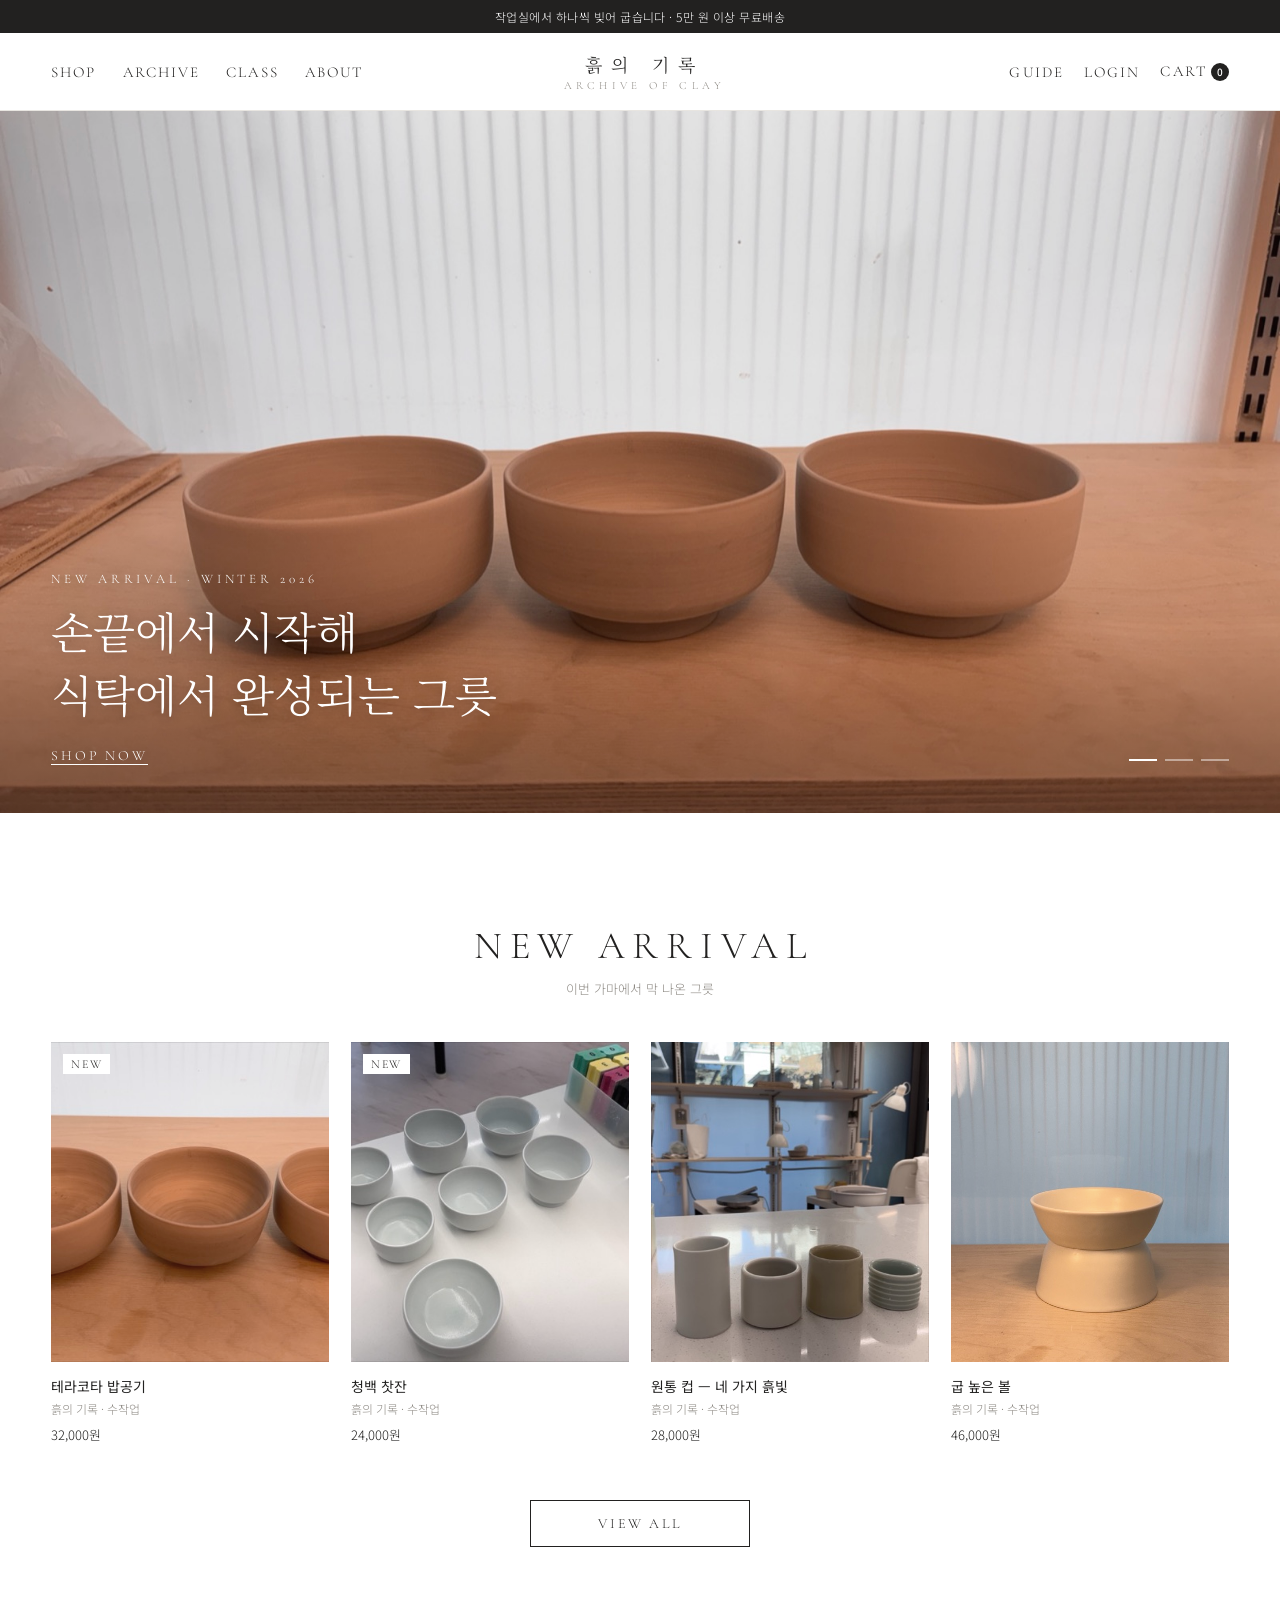
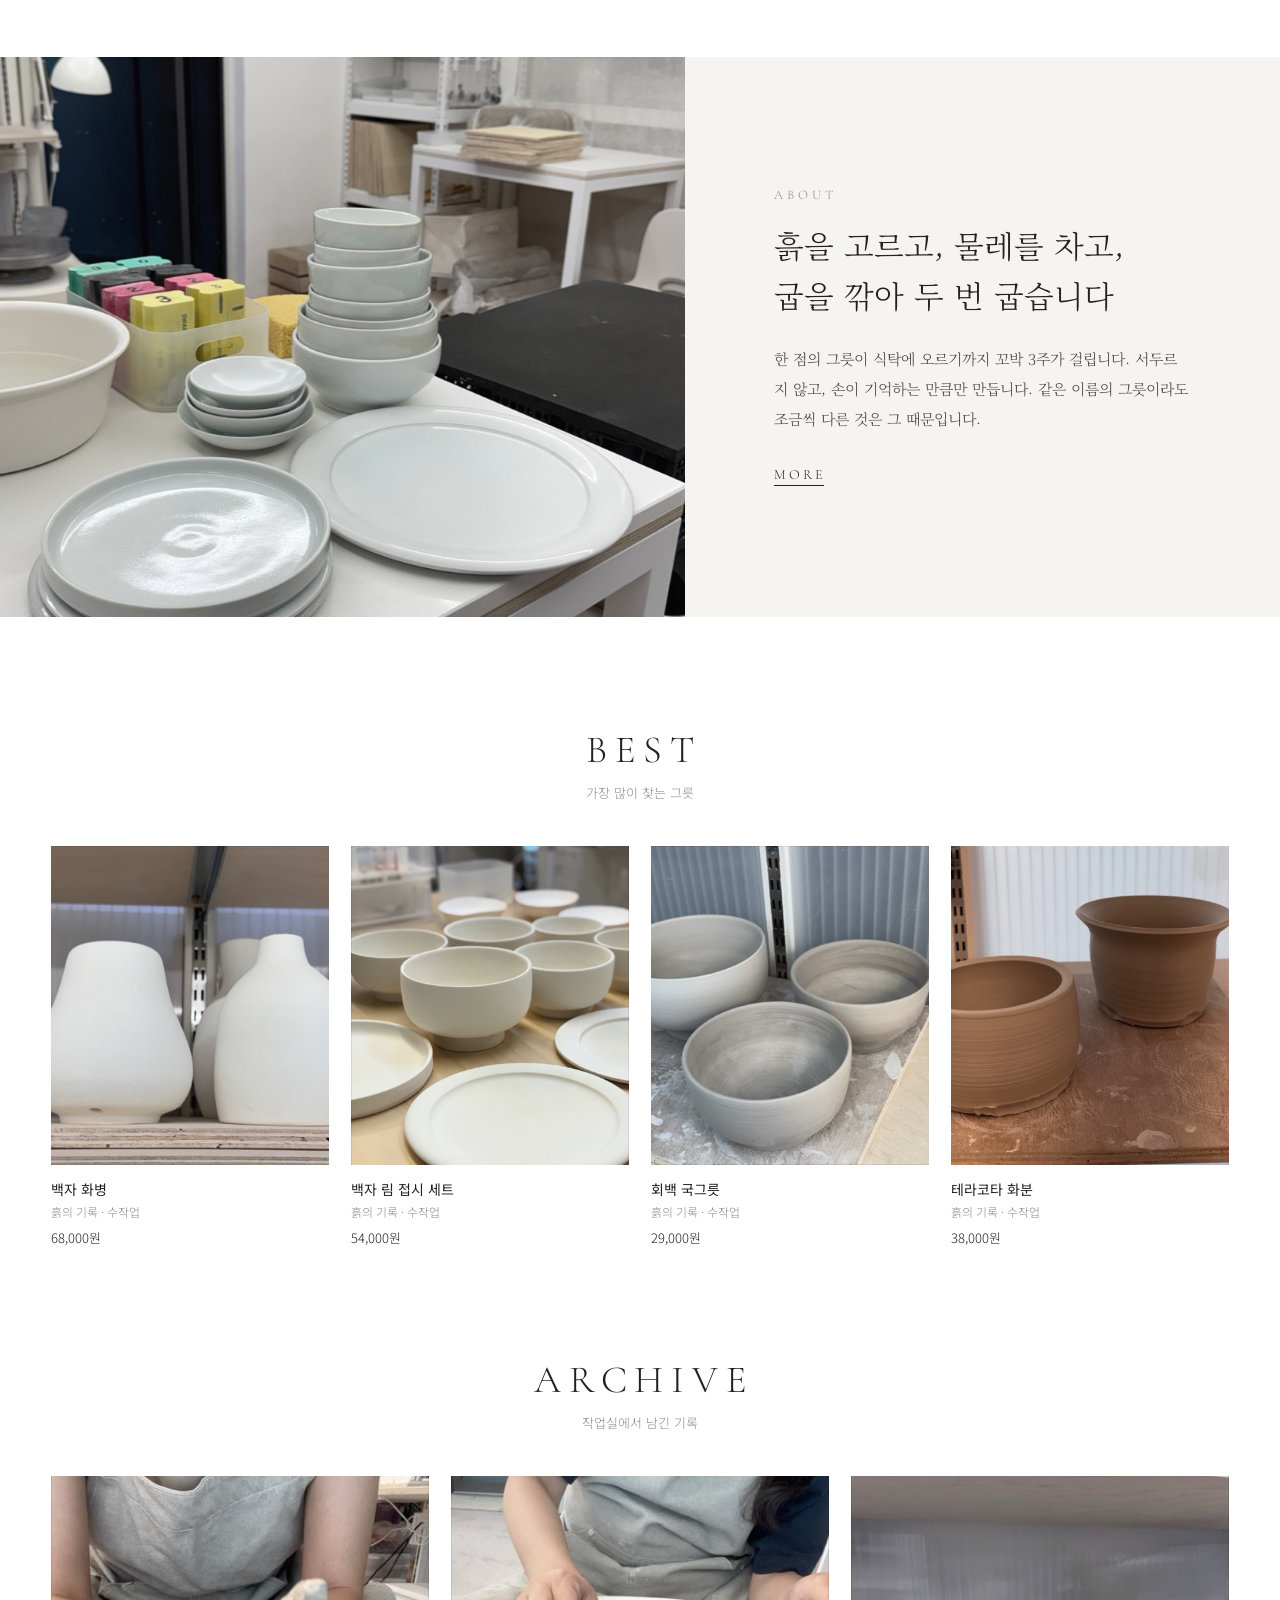
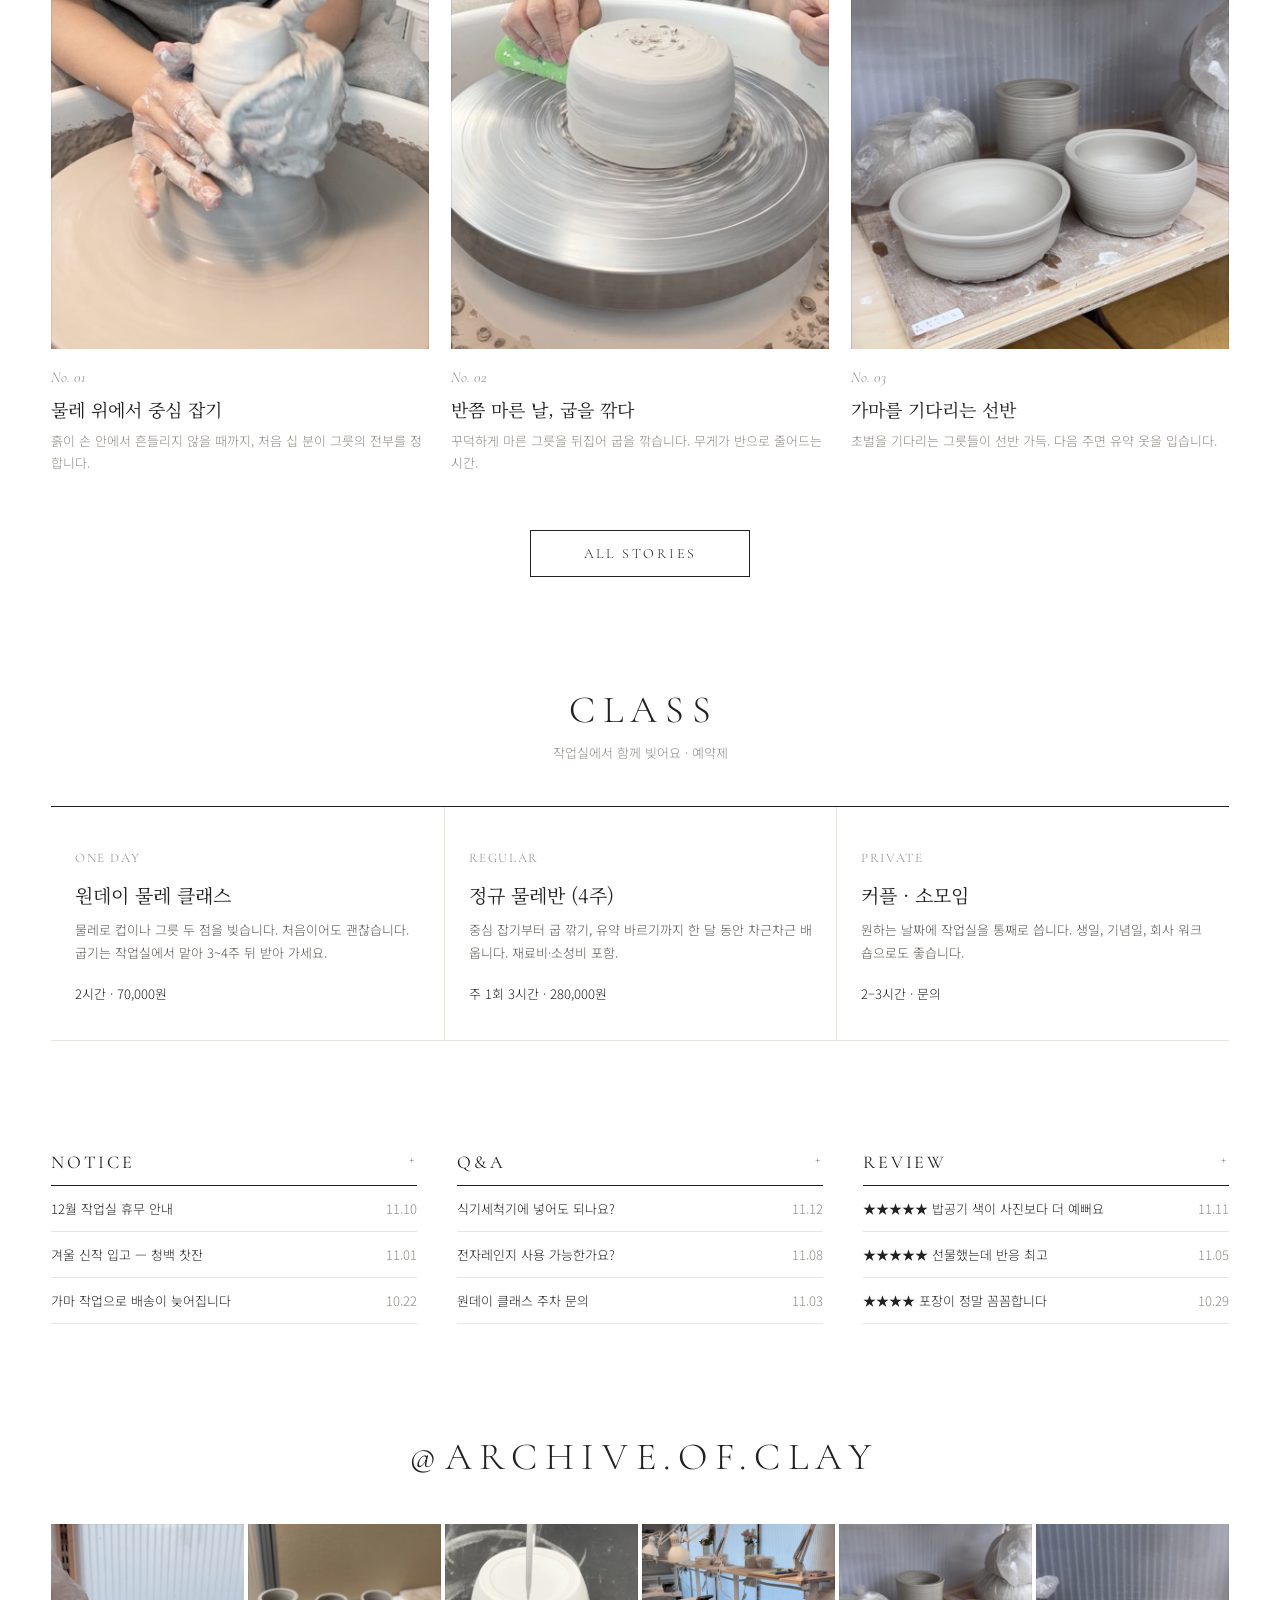
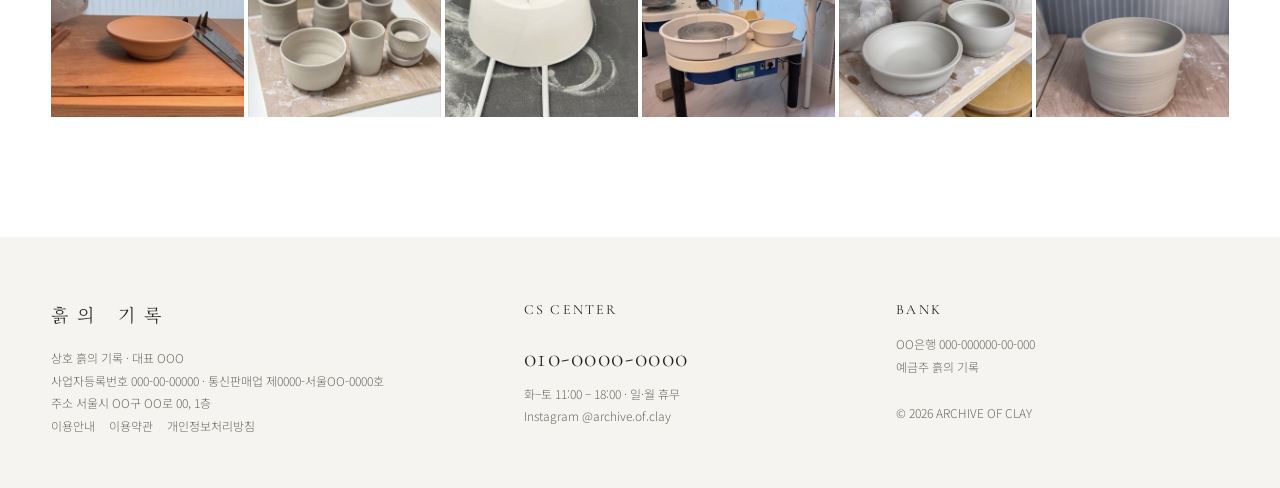
==== index.html @ 35ec9682 "흙의 기록 홈페이지 첫 배포 Co-Authored-By: Claude Opus 5.5 <noreply@anthropic.com>" ====
<!doctype html>
<html lang="ko">
<head>
<meta charset="utf-8">
<meta name="viewport" content="width=device-width, initial-scale=1">
<link rel="preconnect" href="https://fonts.googleapis.com">
<link rel="preconnect" href="https://fonts.gstatic.com" crossorigin>
<link href="https://fonts.googleapis.com/css2?family=Noto+Serif+KR:wght@300;400&family=Noto+Sans+KR:wght@300;400;500&family=Cormorant+Garamond:ital,wght@0,300;0,400;1,300&display=swap" rel="stylesheet">
<link rel="stylesheet" href="assets/style.css">
<title>흙의 기록 — 손으로 빚은 그릇</title>
<meta name="description" content="작업실에서 하나씩 빚어 굽는 그릇과 물레 클래스, 흙의 기록">
</head>
<body data-page="home">
<main>
  <div class="hero" id="hero">
    <figure class="on"><img src="img/l/0666.jpg" alt="테라코타 밥공기 세 점" style="object-position:50% 60%"></figure>
    <figure><img src="img/l/7756.jpg" alt="청백 찻잔"></figure>
    <figure><img src="img/l/0159.jpg" alt="백자 화병" style="object-position:50% 40%"></figure>
    <div class="cap">
      <p id="heroSub">NEW ARRIVAL · WINTER 2026</p>
      <h1 id="heroTxt">손끝에서 시작해<br>식탁에서 완성되는 그릇</h1>
      <a id="heroLink" href="product.html?id=terracotta-rice-bowl">SHOP NOW</a>
    </div>
    <div class="dots" id="dots"><button aria-label="1"></button><button aria-label="2"></button><button aria-label="3"></button></div>
  </div>

  <section>
    <div class="sec-hd reveal"><h2>NEW ARRIVAL</h2><p>이번 가마에서 막 나온 그릇</p></div>
    <div class="grid" id="newGrid"></div>
    <a class="more" href="shop.html">VIEW ALL</a>
  </section>

  <section class="band reveal">
    <div class="ph"><img src="img/l/1725.jpg" alt="작업실 선반" loading="lazy"></div>
    <div class="txt">
      <p class="en">ABOUT</p>
      <h2>흙을 고르고, 물레를 차고,<br>굽을 깎아 두 번 굽습니다</h2>
      <p class="body">한 점의 그릇이 식탁에 오르기까지 꼬박 3주가 걸립니다. 서두르지 않고, 손이 기억하는 만큼만 만듭니다. 같은 이름의 그릇이라도 조금씩 다른 것은 그 때문입니다.</p>
      <a class="link" href="about.html">MORE</a>
    </div>
  </section>

  <section>
    <div class="sec-hd reveal"><h2>BEST</h2><p>가장 많이 찾는 그릇</p></div>
    <div class="grid" id="bestGrid"></div>
  </section>

  <section>
    <div class="sec-hd reveal"><h2>ARCHIVE</h2><p>작업실에서 남긴 기록</p></div>
    <div class="journal row" id="jGrid"></div>
    <a class="more" href="archive.html">ALL STORIES</a>
  </section>

  <section>
    <div class="sec-hd reveal"><h2>CLASS</h2><p>작업실에서 함께 빚어요 · 예약제</p></div>
    <div class="klass-home reveal" id="kGrid"></div>
  </section>

  <section>
    <div class="guide reveal" id="guide"></div>
  </section>

  <section>
    <div class="sec-hd reveal"><h2>@ARCHIVE.OF.CLAY</h2></div>
    <div class="insta" id="insta"></div>
  </section>
</main>

<script src="assets/data.js"></script>
<script src="assets/common.js"></script>
<script>
const byId = ids => ids.map(findP);
document.getElementById('newGrid').innerHTML = PRODUCTS.filter(p => p.tag === 'NEW').concat(byId(['cylinder-cup', 'pedestal-bowl'])).map(card).join('');
document.getElementById('bestGrid').innerHTML = byId(['white-vase', 'rim-plate-set', 'gray-soup-bowl', 'terracotta-pot']).map(card).join('');
document.getElementById('jGrid').innerHTML = JOURNAL.slice(0, 3).map(j => `<a class="reveal" href="journal.html?id=${j.id}"><div class="ph"><img src="${S(j.cover)}" alt="" loading="lazy"></div><p class="no">No. ${j.id}</p><h3>${j.title}</h3><p>${j.excerpt}</p></a>`).join('');
document.getElementById('kGrid').innerHTML = CLASSES.map(k => `<a href="class.html#${k.id}"><p class="en">${k.en}</p><h3>${k.name}</h3><p>${k.desc}</p><p class="fee">${k.time} · ${k.fee}</p></a>`).join('');
const li = (k, rows, f) => `<div><h3>${k} <a href="guide.html?b=${k === 'Q&amp;A' ? 'qna' : k.toLowerCase()}">+</a></h3><ul>${rows.slice(0, 3).map(f).join('')}</ul></div>`;
document.getElementById('guide').innerHTML =
  li('NOTICE', BOARD.notice.filter(n => !n.pin), n => `<li><a href="guide.html?b=notice">${n.t}</a><span>${n.d.slice(5)}</span></li>`) +
  li('Q&amp;A', BOARD.qna, n => `<li><a href="guide.html?b=qna">${n.t}</a><span>${n.d.slice(5)}</span></li>`) +
  li('REVIEW', BOARD.review, n => `<li><a href="guide.html?b=review">${'★'.repeat(n.s)} ${n.t}</a><span>${n.d.slice(5)}</span></li>`);
document.getElementById('insta').innerHTML = ['0543', '2101', '8276', '4764', '5319', '6218'].map(i => `<a href="https://instagram.com/${SITE.insta}" target="_blank" rel="noopener"><img src="${S(i)}" alt="" loading="lazy"></a>`).join('');

// 표지 슬라이드
const slides = [
  ['NEW ARRIVAL · WINTER 2026', '손끝에서 시작해<br>식탁에서 완성되는 그릇', 'terracotta-rice-bowl'],
  ['NEW · PALE CELADON', '겨울 신작,<br>청백 찻잔이 나왔습니다', 'celadon-teacup'],
  ['BEST · VASE', '빈 자리에 놓아도<br>충분한 화병', 'white-vase'],
];
const figs = document.querySelectorAll('#hero figure'), dots = document.querySelectorAll('#dots button');
let cur = 0, timer;
const go = i => {
  cur = i;
  figs.forEach((f, k) => f.classList.toggle('on', k === i));
  dots.forEach((d, k) => d.classList.toggle('on', k === i));
  heroSub.textContent = slides[i][0]; heroTxt.innerHTML = slides[i][1]; heroLink.href = 'product.html?id=' + slides[i][2];
};
const run = () => { clearInterval(timer); timer = setInterval(() => go((cur + 1) % figs.length), 5500); };
dots.forEach((d, k) => d.onclick = () => { go(k); run(); });
go(0); run();
</script>
</body>
</html>
---- assets/style.css ----
:root {
  --bg: #FFFFFF; --soft: #F6F4F0; --ink: #222120; --muted: #8E8A84; --line: #E8E5E0;
  --serif: "Noto Serif KR", serif;
  --latin: "Cormorant Garamond", "Noto Serif KR", serif;
  --sans: "Noto Sans KR", sans-serif;
  --pad: clamp(16px, 4vw, 60px);
  --tone: saturate(.8) contrast(.97) brightness(1.03);
}
* { box-sizing: border-box; margin: 0; padding: 0; }
html { scroll-behavior: smooth; }
body { background: var(--bg); color: var(--ink); font-family: var(--sans); font-weight: 300; font-size: 14px; -webkit-font-smoothing: antialiased; overflow-x: hidden; }
a { color: inherit; text-decoration: none; }
button { font: inherit; color: inherit; background: none; border: 0; cursor: pointer; }
img { display: block; width: 100%; height: 100%; object-fit: cover; filter: var(--tone); }
.en { font-family: var(--latin); letter-spacing: .12em; }
main { min-height: 60vh; }

/* 상단 */
.top-notice { background: var(--ink); color: #fff; text-align: center; font-size: 12px; padding: 8px 16px; letter-spacing: .04em; }
header { position: sticky; top: 0; z-index: 40; background: rgba(255,255,255,.96); backdrop-filter: blur(6px); border-bottom: 1px solid var(--line); }
.hd { display: grid; grid-template-columns: 1fr auto 1fr; align-items: center; padding: 18px var(--pad); }
.hd nav { display: flex; gap: 26px; }
.hd nav a, .util a { font-family: var(--latin); font-size: 15px; letter-spacing: .14em; }
.hd nav a.on { border-bottom: 1px solid; }
.logo { text-align: center; font-family: var(--serif); font-size: 18px; letter-spacing: .5em; padding-left: .5em; }
.logo small { display: block; font-family: var(--latin); font-size: 11px; letter-spacing: .4em; color: var(--muted); margin-top: 2px; }
.util { display: flex; justify-content: flex-end; gap: 20px; align-items: center; }
.cart-n { display: inline-grid; place-items: center; min-width: 18px; height: 18px; border-radius: 9px; background: var(--ink); color: #fff; font: 500 10px var(--sans); margin-left: 4px; letter-spacing: 0; transition: transform .2s; }
.cart-n.bump { transform: scale(1.35); }
.menu-btn { display: none; font-size: 22px; line-height: 1; }

/* 모바일 메뉴 */
.drawer { position: fixed; inset: 0; z-index: 80; pointer-events: none; }
.drawer::before { content: ""; position: absolute; inset: 0; background: rgba(0,0,0,.3); opacity: 0; transition: opacity .3s; }
.drawer .panel { position: absolute; top: 0; bottom: 0; left: 0; width: min(82vw, 340px); background: #fff; padding: 28px 28px; transform: translateX(-100%); transition: transform .35s; display: flex; flex-direction: column; gap: 4px; }
.drawer.open { pointer-events: auto; }
.drawer.open::before { opacity: 1; }
.drawer.open .panel { transform: none; }
.drawer .close { align-self: flex-end; font-size: 26px; margin-bottom: 20px; }
.drawer .panel a { font-family: var(--latin); font-size: 22px; letter-spacing: .14em; padding: 10px 0; border-bottom: 1px solid var(--line); }
.drawer .panel a small { font-family: var(--sans); font-size: 12px; color: var(--muted); letter-spacing: 0; margin-left: 8px; }

/* 페이지 머리 */
.page-hd { text-align: center; padding: 80px var(--pad) 48px; }
.page-hd h1 { font-family: var(--latin); font-weight: 300; font-size: clamp(34px, 4vw, 52px); letter-spacing: .2em; padding-left: .2em; }
.page-hd p { margin-top: 10px; color: var(--muted); font-size: 13px; }
.crumb { font-size: 12px; color: var(--muted); padding: 22px var(--pad) 0; }
.crumb a:hover { color: var(--ink); }

/* 공통 섹션 머리 */
section { padding: 110px var(--pad) 0; }
.sec-hd { text-align: center; margin-bottom: 44px; }
.sec-hd h2 { font-family: var(--latin); font-weight: 300; font-size: clamp(30px, 3vw, 40px); letter-spacing: .2em; padding-left: .2em; }
.sec-hd p { margin-top: 10px; color: var(--muted); font-size: 13px; }
.more { display: block; width: 220px; margin: 56px auto 0; padding: 14px; border: 1px solid var(--ink); text-align: center; font-family: var(--latin); letter-spacing: .2em; transition: background .3s, color .3s; }
.more:hover { background: var(--ink); color: #fff; }

/* 표지 슬라이드 */
.hero { position: relative; height: min(78svh, 760px); overflow: hidden; background: var(--soft); }
.hero figure { position: absolute; inset: 0; opacity: 0; transition: opacity 1.4s ease; }
.hero figure.on { opacity: 1; }
.hero figure img { transform: scale(1.04); transition: transform 7s ease; }
.hero figure.on img { transform: scale(1); }
.hero .cap { position: absolute; left: var(--pad); right: var(--pad); bottom: 48px; color: #fff; z-index: 2; text-shadow: 0 1px 12px rgba(0,0,0,.25); }
.hero .cap p:first-child { font-family: var(--latin); font-size: 13px; letter-spacing: .3em; }
.hero .cap h1 { font-family: var(--serif); font-weight: 300; font-size: clamp(26px, 3.4vw, 44px); line-height: 1.45; margin-top: 12px; }
.hero .cap a { display: inline-block; margin-top: 22px; font-family: var(--latin); letter-spacing: .2em; border-bottom: 1px solid; }
.hero::after { content: ""; position: absolute; inset: 0; background: linear-gradient(to top, rgba(0,0,0,.34), rgba(0,0,0,0) 50%); pointer-events: none; }
.dots { position: absolute; right: var(--pad); bottom: 52px; z-index: 2; display: flex; gap: 8px; }
.dots button { width: 28px; height: 2px; background: rgba(255,255,255,.45); }
.dots button.on { background: #fff; }

/* 상품 목록 */
.tabs { display: flex; justify-content: center; flex-wrap: wrap; gap: 6px 28px; margin-bottom: 24px; }
.tabs a { font-family: var(--latin); font-size: 15px; letter-spacing: .14em; color: var(--muted); padding: 4px 0; border-bottom: 1px solid transparent; }
.tabs a span { font-family: var(--sans); font-size: 11px; letter-spacing: 0; margin-left: 4px; }
.tabs a.on { color: var(--ink); border-color: var(--ink); }
.list-bar { display: flex; justify-content: space-between; align-items: center; padding: 14px 0; margin-bottom: 32px; border-bottom: 1px solid var(--line); font-size: 12px; color: var(--muted); }
.list-bar select { font: inherit; border: 0; background: none; color: var(--ink); cursor: pointer; }
.grid { display: grid; grid-template-columns: repeat(4, 1fr); gap: 44px 22px; }
.item { display: block; }
.item .ph { position: relative; aspect-ratio: 1 / 1.15; overflow: hidden; background: var(--soft); }
.item .ph img { transition: transform .8s ease, opacity .5s; }
.item .ph img + img { position: absolute; inset: 0; opacity: 0; }
.item:hover .ph img { transform: scale(1.04); }
.item:hover .ph img + img { opacity: 1; }
.tag { position: absolute; top: 12px; left: 12px; z-index: 2; font-family: var(--latin); font-size: 12px; letter-spacing: .14em; background: #fff; padding: 3px 8px; }
.tag.sold { background: var(--ink); color: #fff; }
.item h3 { font-weight: 400; font-size: 14px; margin-top: 14px; }
.item .maker { font-size: 12px; color: var(--muted); margin-top: 4px; }
.item .price { font-size: 13px; margin-top: 8px; }
.item .price s { color: var(--muted); margin-right: 6px; }

/* 상품 상세 */
.pd { display: grid; grid-template-columns: 1.25fr 1fr; gap: clamp(28px, 5vw, 80px); padding: 28px var(--pad) 0; align-items: start; }
.pd-gallery { display: grid; grid-template-columns: 72px 1fr; gap: 14px; }
.pd-thumbs { display: flex; flex-direction: column; gap: 10px; }
.pd-thumbs button { aspect-ratio: 1 / 1.15; overflow: hidden; opacity: .45; transition: opacity .2s; }
.pd-thumbs button.on, .pd-thumbs button:hover { opacity: 1; }
.pd-main { position: relative; aspect-ratio: 1 / 1.15; overflow: hidden; background: var(--soft); }
.pd-info { position: sticky; top: 110px; }
.pd-info .cat { font-family: var(--latin); letter-spacing: .2em; color: var(--muted); font-size: 13px; }
.pd-info h1 { font-family: var(--serif); font-weight: 400; font-size: clamp(22px, 2.2vw, 28px); margin-top: 10px; }
.pd-info .en-name { font-family: var(--latin); font-style: italic; color: var(--muted); font-size: 16px; margin-top: 4px; }
.pd-info .price { font-size: 18px; margin-top: 20px; }
.pd-info .lead { font-family: var(--serif); font-size: 15px; line-height: 1.95; color: #4a4744; margin-top: 24px; }
.spec { margin-top: 28px; border-top: 1px solid var(--ink); }
.spec div { display: grid; grid-template-columns: 90px 1fr; padding: 12px 0; border-bottom: 1px solid var(--line); font-size: 13px; }
.spec dt { color: var(--muted); }
.opt { margin-top: 24px; }
.opt label { display: block; font-size: 12px; color: var(--muted); margin-bottom: 8px; }
.opt select { width: 100%; padding: 12px; border: 1px solid var(--line); font: inherit; background: #fff; }
.qty-row { display: flex; justify-content: space-between; align-items: center; margin-top: 18px; padding: 16px 0; border-top: 1px solid var(--line); border-bottom: 1px solid var(--line); }
.qty { display: flex; border: 1px solid var(--line); }
.qty button { width: 34px; height: 34px; }
.qty span { width: 40px; display: grid; place-items: center; font-size: 13px; }
.total { font-size: 13px; }
.total b { font-size: 18px; font-weight: 400; margin-left: 8px; }
.btns { display: grid; grid-template-columns: 1fr 1fr; gap: 8px; margin-top: 20px; }
.btn { display: block; padding: 16px; text-align: center; border: 1px solid var(--ink); font-size: 13px; letter-spacing: .06em; transition: background .3s, color .3s; }
.btn.dark { background: var(--ink); color: #fff; }
.btn:hover { background: #fff; color: var(--ink); }
.btn.dark:hover { background: #444; color: #fff; }
.btn[disabled] { opacity: .35; pointer-events: none; }
.acc { margin-top: 28px; }
.acc details { border-bottom: 1px solid var(--line); }
.acc summary { list-style: none; cursor: pointer; padding: 16px 0; font-size: 13px; display: flex; justify-content: space-between; }
.acc summary::after { content: "+"; color: var(--muted); }
.acc details[open] summary::after { content: "–"; }
.acc details p { font-size: 13px; line-height: 1.9; color: #5a5752; padding-bottom: 18px; }
.pd-story { padding: 110px var(--pad) 0; max-width: 980px; margin: 0 auto; }
.pd-story h2 { font-family: var(--serif); font-weight: 300; font-size: 24px; text-align: center; line-height: 1.6; }
.pd-story .body { font-family: var(--serif); font-size: 15px; line-height: 2.1; color: #4a4744; text-align: center; margin-top: 22px; }
.pd-story .pics { display: grid; grid-template-columns: 1fr 1fr; gap: 14px; margin-top: 48px; }
.pd-story .pics div { aspect-ratio: 4 / 5; overflow: hidden; }

/* 장바구니 */
.cart-wrap { display: grid; grid-template-columns: 1fr 340px; gap: 48px; padding: 0 var(--pad); align-items: start; }
.cart-row { display: grid; grid-template-columns: 96px 1fr auto auto; gap: 20px; align-items: center; padding: 20px 0; border-bottom: 1px solid var(--line); }
.cart-row:first-child { border-top: 1px solid var(--ink); }
.cart-row .ph { width: 96px; aspect-ratio: 1 / 1.15; overflow: hidden; }
.cart-row h3 { font-weight: 400; font-size: 14px; }
.cart-row .o { font-size: 12px; color: var(--muted); margin-top: 6px; }
.cart-row .del { color: var(--muted); font-size: 12px; }
.summary { background: var(--soft); padding: 28px; position: sticky; top: 110px; }
.summary div { display: flex; justify-content: space-between; padding: 8px 0; font-size: 13px; }
.summary .sum { border-top: 1px solid var(--line); margin-top: 10px; padding-top: 16px; font-size: 15px; }
.summary .btn { margin-top: 20px; }
.summary p { font-size: 12px; color: var(--muted); margin-top: 14px; line-height: 1.7; }
.empty { text-align: center; padding: 60px 0 20px; color: var(--muted); }

/* 소개 */
.band { margin-top: 110px; padding: 0; display: grid; grid-template-columns: 1.15fr 1fr; background: var(--soft); }
.band .ph { position: relative; min-height: 560px; }
.band .ph img { position: absolute; inset: 0; }
.band .txt { padding: clamp(40px, 7vw, 110px); align-self: center; }
.band .txt p.en { font-size: 13px; letter-spacing: .3em; color: var(--muted); }
.band h2 { font-family: var(--serif); font-weight: 300; font-size: clamp(24px, 2.4vw, 32px); line-height: 1.6; margin-top: 18px; }
.band .body { margin-top: 24px; font-family: var(--serif); font-size: 15px; line-height: 2; color: #4a4744; }
.band a.link { display: inline-block; margin-top: 32px; font-family: var(--latin); letter-spacing: .2em; border-bottom: 1px solid; padding-bottom: 2px; }
.about-hero { height: min(70svh, 680px); overflow: hidden; }
.about-hero img { object-position: 50% 60%; }
.about-lead { max-width: 720px; margin: 0 auto; padding: 100px var(--pad) 0; text-align: center; }
.about-lead h2 { font-family: var(--serif); font-weight: 300; font-size: clamp(24px, 2.6vw, 34px); line-height: 1.7; }
.about-lead p { font-family: var(--serif); font-size: 15px; line-height: 2.1; color: #4a4744; margin-top: 28px; }
.steps { display: grid; grid-template-columns: repeat(4, 1fr); gap: 22px; }
.steps .ph { aspect-ratio: 3 / 4; overflow: hidden; }
.steps .no { font-family: var(--latin); font-style: italic; color: var(--muted); margin-top: 16px; font-size: 15px; }
.steps h3 { font-family: var(--serif); font-weight: 400; font-size: 17px; margin-top: 4px; }
.steps p { font-size: 13px; line-height: 1.8; color: #5a5752; margin-top: 8px; }
.visit { display: grid; grid-template-columns: 1fr 1fr; gap: 48px; align-items: center; }
.visit .ph { aspect-ratio: 4 / 3; overflow: hidden; }
.visit dl div { display: grid; grid-template-columns: 90px 1fr; padding: 14px 0; border-bottom: 1px solid var(--line); font-size: 13px; line-height: 1.7; }
.visit dl div:first-child { border-top: 1px solid var(--ink); }
.visit dt { color: var(--muted); }

/* 아카이브 */
.journal { display: grid; grid-template-columns: repeat(3, 1fr); gap: 44px 22px; }
.journal a .ph { aspect-ratio: 4 / 5; overflow: hidden; }
.journal a .ph img { transition: transform .8s; }
.journal a:hover .ph img { transform: scale(1.04); }
.journal .no { font-family: var(--latin); font-style: italic; color: var(--muted); font-size: 15px; margin-top: 16px; }
.journal h3 { font-family: var(--serif); font-weight: 400; font-size: 18px; margin-top: 6px; }
.journal p { color: var(--muted); font-size: 13px; line-height: 1.7; margin-top: 8px; }
.article { max-width: 760px; margin: 0 auto; padding: 0 var(--pad); }
.article .meta { text-align: center; font-family: var(--latin); letter-spacing: .2em; color: var(--muted); }
.article h1 { text-align: center; font-family: var(--serif); font-weight: 300; font-size: clamp(26px, 3vw, 38px); line-height: 1.5; margin-top: 14px; }
.article .date { text-align: center; color: var(--muted); font-size: 12px; margin-top: 14px; }
.article figure { margin: 48px calc(-1 * min(120px, 8vw)); }
.article figure div { overflow: hidden; }
.article figcaption { font-size: 12px; color: var(--muted); margin-top: 10px; text-align: center; }
.article p.t { font-family: var(--serif); font-size: 16px; line-height: 2.15; color: #3f3c39; margin-top: 28px; }
.article-nav { display: flex; justify-content: space-between; max-width: 760px; margin: 80px auto 0; padding: 22px var(--pad); border-top: 1px solid var(--line); border-bottom: 1px solid var(--line); font-size: 13px; }
.article-nav span { color: var(--muted); font-family: var(--latin); letter-spacing: .14em; display: block; font-size: 12px; }

/* 클래스 */
.klass { display: grid; grid-template-columns: repeat(3, 1fr); gap: 22px; }
.klass .ph { aspect-ratio: 4 / 5; overflow: hidden; }
.klass .en { font-size: 13px; color: var(--muted); margin-top: 18px; display: block; }
.klass h3 { font-family: var(--serif); font-weight: 400; font-size: 20px; margin-top: 6px; }
.klass p { font-size: 13px; line-height: 1.85; color: #5a5752; margin-top: 10px; }
.klass dl { margin-top: 18px; border-top: 1px solid var(--ink); }
.klass dl div { display: grid; grid-template-columns: 70px 1fr; padding: 10px 0; border-bottom: 1px solid var(--line); font-size: 13px; }
.klass dt { color: var(--muted); }
.klass .btn { margin-top: 18px; }
.klass-home { display: grid; grid-template-columns: repeat(3, 1fr); border-top: 1px solid var(--ink); }
.klass-home a { padding: 30px 24px 34px; border-bottom: 1px solid var(--line); transition: background .3s; }
.klass-home a:hover { background: var(--soft); }
.klass-home a + a { border-left: 1px solid var(--line); }
.klass-home .en { font-size: 13px; color: var(--muted); }
.klass-home h3 { font-family: var(--serif); font-weight: 400; font-size: 19px; margin-top: 10px; }
.klass-home p { font-size: 13px; line-height: 1.8; color: #5a5752; margin-top: 10px; }
.klass-home .fee { margin-top: 18px; color: var(--ink); }
.cal-note { margin-top: 64px; background: var(--soft); padding: 32px; display: flex; justify-content: space-between; align-items: center; gap: 24px; flex-wrap: wrap; }
.cal-note h3 { font-family: var(--serif); font-weight: 400; font-size: 18px; }
.cal-note p { font-size: 13px; color: #5a5752; margin-top: 6px; line-height: 1.7; }
.cal-note .btn { min-width: 200px; }

/* 가이드 */
.guide { display: grid; grid-template-columns: repeat(3, 1fr); gap: 40px; }
.guide h3 { font-family: var(--latin); font-weight: 400; font-size: 18px; letter-spacing: .16em; padding-bottom: 12px; border-bottom: 1px solid var(--ink); display: flex; justify-content: space-between; }
.guide h3 a { font-size: 13px; color: var(--muted); }
.guide li { list-style: none; display: flex; justify-content: space-between; gap: 12px; padding: 13px 0; border-bottom: 1px solid var(--line); font-size: 13px; }
.guide li a, .guide li > span:first-child { overflow: hidden; text-overflow: ellipsis; white-space: nowrap; }
.guide li > span:last-child { color: var(--muted); flex: none; }
.board { max-width: 960px; margin: 0 auto; padding: 0 var(--pad); }
.board-tabs { display: flex; justify-content: center; gap: 32px; margin-bottom: 36px; }
.board-tabs a { font-family: var(--latin); font-size: 16px; letter-spacing: .16em; color: var(--muted); border-bottom: 1px solid transparent; padding-bottom: 2px; }
.board-tabs a.on { color: var(--ink); border-color: var(--ink); }
.board-list { border-top: 1px solid var(--ink); }
.board-list details { border-bottom: 1px solid var(--line); }
.board-list summary { list-style: none; cursor: pointer; display: grid; grid-template-columns: 56px 1fr 90px 80px; gap: 12px; padding: 18px 8px; font-size: 13px; align-items: center; }
.board-list summary:hover { background: var(--soft); }
.board-list summary .n { color: var(--muted); font-family: var(--latin); font-size: 15px; text-align: center; }
.board-list summary .n.pin { font-family: var(--sans); font-size: 11px; color: var(--ink); }
.board-list summary .w, .board-list summary .d { color: var(--muted); font-size: 12px; text-align: right; }
.board-list summary .st { display: inline-block; font-size: 11px; padding: 1px 6px; border: 1px solid var(--line); margin-left: 8px; color: var(--muted); }
.board-list summary .st.done { border-color: var(--ink); color: var(--ink); }
.board-list .body { padding: 6px 76px 26px; font-size: 13px; line-height: 1.9; color: #4a4744; white-space: pre-line; }
.board-list .body .ans { margin-top: 14px; padding: 16px 18px; background: var(--soft); }
.board-list .body .ans b { font-weight: 500; display: block; margin-bottom: 4px; }
.board-list .rv-img { width: 120px; height: 140px; margin-top: 14px; overflow: hidden; }
.stars { letter-spacing: 1px; }
.board-foot { display: flex; justify-content: flex-end; margin-top: 24px; }
.board-foot .btn { padding: 12px 28px; }

/* 인스타 */
.insta { display: grid; grid-template-columns: repeat(6, 1fr); gap: 4px; }
.insta a { aspect-ratio: 1; overflow: hidden; }
.insta img { transition: opacity .3s; }
.insta a:hover img { opacity: .75; }

footer { margin-top: 120px; padding: 60px var(--pad) 50px; background: var(--soft); display: grid; grid-template-columns: 1.3fr 1fr 1fr; gap: 40px; font-size: 12px; line-height: 1.9; color: #6c6863; }
footer .logo { text-align: left; padding: 0; margin-bottom: 16px; color: var(--ink); }
footer h4 { font-family: var(--latin); font-weight: 400; font-size: 14px; letter-spacing: .16em; color: var(--ink); margin-bottom: 10px; }
footer .tel { font-family: var(--latin); font-size: 26px; color: var(--ink); letter-spacing: .06em; }
footer .links a { margin-right: 14px; }
footer .links a:hover { color: var(--ink); }

/* 알림 */
.toast { position: fixed; right: 20px; top: 90px; z-index: 70; background: #fff; border: 1px solid var(--line); box-shadow: 0 8px 30px rgba(0,0,0,.08); padding: 14px 18px; display: flex; gap: 12px; align-items: center; font-size: 13px; transform: translateX(130%); transition: transform .4s; max-width: calc(100vw - 40px); }
.toast.show { transform: none; }
.toast img { width: 48px; height: 56px; flex: none; }
.toast a { text-decoration: underline; margin-left: 8px; }
.notice-modal { position: fixed; inset: 0; z-index: 90; display: none; place-items: center; background: rgba(0,0,0,.35); padding: 16px; }
.notice-modal.show { display: grid; }
.notice-modal > div { background: #fff; max-width: 380px; width: 100%; padding: 32px 28px 24px; text-align: center; }
.notice-modal h3 { font-family: var(--serif); font-weight: 400; font-size: 18px; }
.notice-modal p { font-size: 13px; line-height: 1.8; color: #5a5752; margin-top: 12px; }
.notice-modal .btn { margin-top: 22px; }

.reveal { opacity: 0; transform: translateY(20px); transition: opacity .9s, transform .9s; }
.reveal.in { opacity: 1; transform: none; }

@media (max-width: 960px) {
  .grid { grid-template-columns: repeat(2, 1fr); gap: 32px 12px; }
  .band, .visit { grid-template-columns: 1fr; }
  .band .ph { min-height: 360px; }
  .journal, .guide, .klass { grid-template-columns: 1fr; }
  .klass-home { grid-template-columns: 1fr; }
  .klass-home a + a { border-left: 0; }
  .steps { grid-template-columns: repeat(2, 1fr); }
  .insta { grid-template-columns: repeat(3, 1fr); }
  footer { grid-template-columns: 1fr; }
  .pd { grid-template-columns: 1fr; }
  .pd-info { position: static; }
  .cart-wrap { grid-template-columns: 1fr; }
}
@media (max-width: 720px) {
  .hd { grid-template-columns: auto 1fr auto; padding: 14px var(--pad); }
  .hd nav, .util .hide-m { display: none; }
  .menu-btn { display: block; }
  .logo { font-size: 15px; }
  section { padding-top: 80px; }
  .page-hd { padding: 56px var(--pad) 36px; }
  .tabs { gap: 6px 16px; }
  .tabs a { font-size: 13px; letter-spacing: .08em; }
  .sec-hd h2 { font-size: 26px; letter-spacing: .12em; word-break: break-all; }
  .dots { bottom: auto; top: 20px; }
  .journal.row { grid-auto-flow: column; grid-auto-columns: 78%; grid-template-columns: none; overflow-x: auto; scroll-snap-type: x mandatory; }
  .journal.row a { scroll-snap-align: start; }
  .pd-gallery { grid-template-columns: 1fr; }
  .pd-thumbs { flex-direction: row; order: 2; }
  .pd-thumbs button { width: 64px; }
  .steps { grid-template-columns: 1fr; }
  .cart-row { grid-template-columns: 72px 1fr; }
  .cart-row .ph { width: 72px; }
  .cart-row .qty, .cart-row .rp { grid-column: 2; }
  .board-list summary { grid-template-columns: 36px 1fr 64px; }
  .board-list summary .w { display: none; }
  .board-list .body { padding: 4px 12px 22px; }
  .article figure { margin: 36px 0; }
}
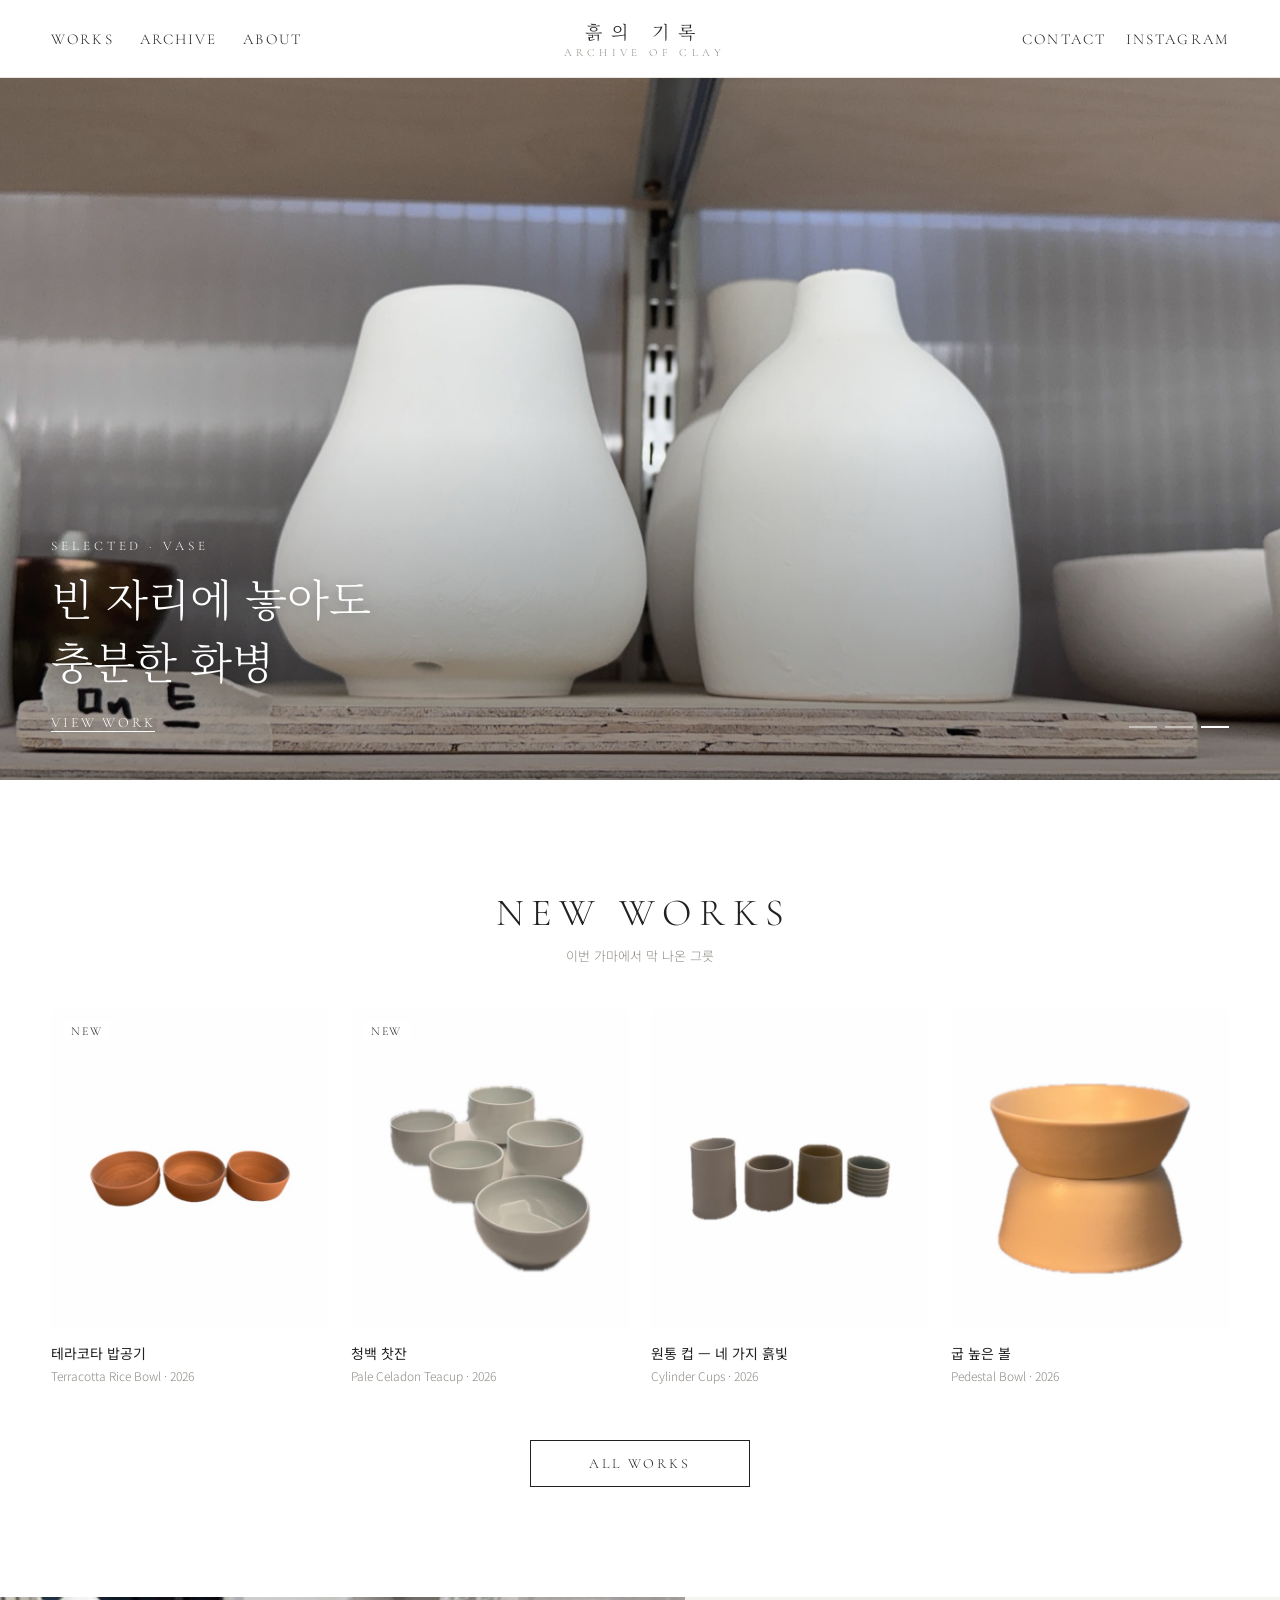
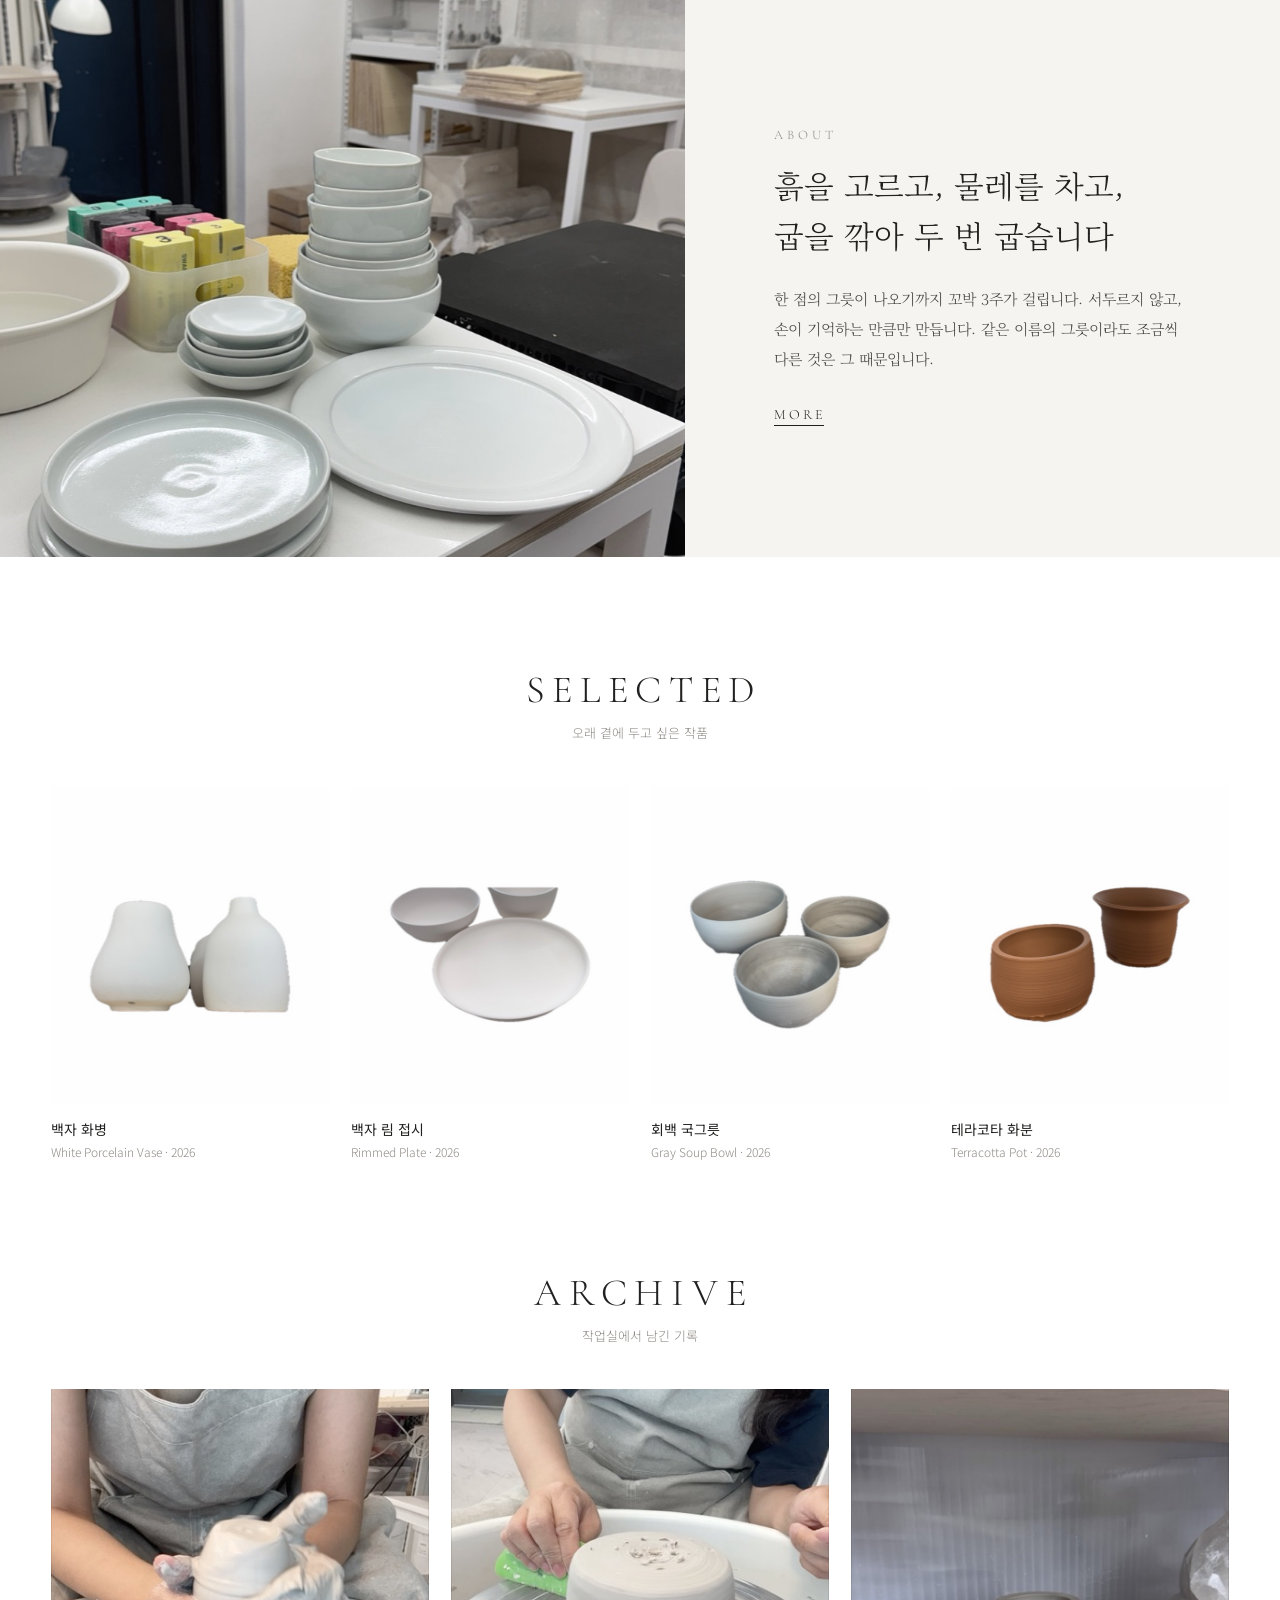
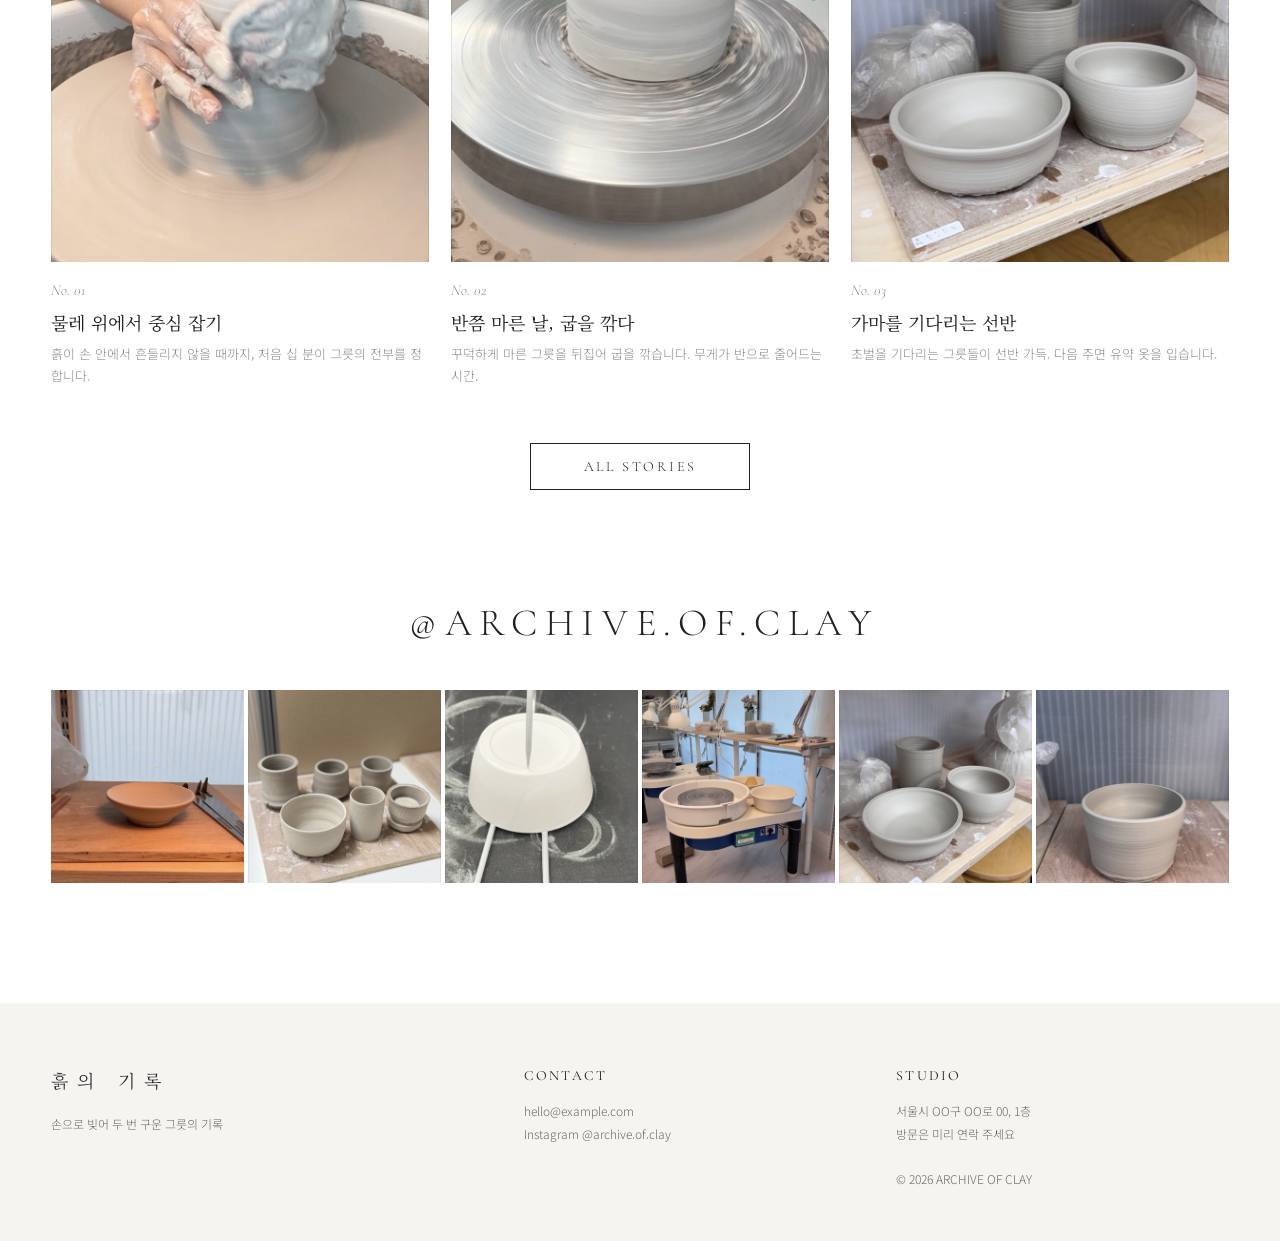
==== commit 8e956637: "작품 쇼케이스로 전환: 판매·클래스·게시판 제거 Co-Authored-By: Claude Opus 5.5 <noreply@anthropic.com>" ====
--- a/index.html
+++ b/index.html
@@ -8,7 +8,7 @@
 <link href="https://fonts.googleapis.com/css2?family=Noto+Serif+KR:wght@300;400&family=Noto+Sans+KR:wght@300;400;500&family=Cormorant+Garamond:ital,wght@0,300;0,400;1,300&display=swap" rel="stylesheet">
 <link rel="stylesheet" href="assets/style.css">
 <title>흙의 기록 — 손으로 빚은 그릇</title>
-<meta name="description" content="작업실에서 하나씩 빚어 굽는 그릇과 물레 클래스, 흙의 기록">
+<meta name="description" content="물레로 빚어 두 번 구운 그릇과 작업실의 기록, 흙의 기록">
 </head>
 <body data-page="home">
 <main>
@@ -17,17 +17,17 @@
     <figure><img src="img/l/7756.jpg" alt="청백 찻잔"></figure>
     <figure><img src="img/l/0159.jpg" alt="백자 화병" style="object-position:50% 40%"></figure>
     <div class="cap">
-      <p id="heroSub">NEW ARRIVAL · WINTER 2026</p>
-      <h1 id="heroTxt">손끝에서 시작해<br>식탁에서 완성되는 그릇</h1>
-      <a id="heroLink" href="product.html?id=terracotta-rice-bowl">SHOP NOW</a>
+      <p id="heroSub"></p>
+      <h1 id="heroTxt"></h1>
+      <a id="heroLink" href="works.html">VIEW WORK</a>
     </div>
     <div class="dots" id="dots"><button aria-label="1"></button><button aria-label="2"></button><button aria-label="3"></button></div>
   </div>
 
   <section>
-    <div class="sec-hd reveal"><h2>NEW ARRIVAL</h2><p>이번 가마에서 막 나온 그릇</p></div>
+    <div class="sec-hd reveal"><h2>NEW WORKS</h2><p>이번 가마에서 막 나온 그릇</p></div>
     <div class="grid" id="newGrid"></div>
-    <a class="more" href="shop.html">VIEW ALL</a>
+    <a class="more" href="works.html">ALL WORKS</a>
   </section>
 
   <section class="band reveal">
@@ -35,29 +35,20 @@
     <div class="txt">
       <p class="en">ABOUT</p>
       <h2>흙을 고르고, 물레를 차고,<br>굽을 깎아 두 번 굽습니다</h2>
-      <p class="body">한 점의 그릇이 식탁에 오르기까지 꼬박 3주가 걸립니다. 서두르지 않고, 손이 기억하는 만큼만 만듭니다. 같은 이름의 그릇이라도 조금씩 다른 것은 그 때문입니다.</p>
+      <p class="body">한 점의 그릇이 나오기까지 꼬박 3주가 걸립니다. 서두르지 않고, 손이 기억하는 만큼만 만듭니다. 같은 이름의 그릇이라도 조금씩 다른 것은 그 때문입니다.</p>
       <a class="link" href="about.html">MORE</a>
     </div>
   </section>
 
   <section>
-    <div class="sec-hd reveal"><h2>BEST</h2><p>가장 많이 찾는 그릇</p></div>
-    <div class="grid" id="bestGrid"></div>
+    <div class="sec-hd reveal"><h2>SELECTED</h2><p>오래 곁에 두고 싶은 작품</p></div>
+    <div class="grid" id="selGrid"></div>
   </section>
 
   <section>
     <div class="sec-hd reveal"><h2>ARCHIVE</h2><p>작업실에서 남긴 기록</p></div>
     <div class="journal row" id="jGrid"></div>
     <a class="more" href="archive.html">ALL STORIES</a>
-  </section>
-
-  <section>
-    <div class="sec-hd reveal"><h2>CLASS</h2><p>작업실에서 함께 빚어요 · 예약제</p></div>
-    <div class="klass-home reveal" id="kGrid"></div>
-  </section>
-
-  <section>
-    <div class="guide reveal" id="guide"></div>
   </section>
 
   <section>
@@ -69,23 +60,17 @@
 <script src="assets/data.js"></script>
 <script src="assets/common.js"></script>
 <script>
-const byId = ids => ids.map(findP);
-document.getElementById('newGrid').innerHTML = PRODUCTS.filter(p => p.tag === 'NEW').concat(byId(['cylinder-cup', 'pedestal-bowl'])).map(card).join('');
-document.getElementById('bestGrid').innerHTML = byId(['white-vase', 'rim-plate-set', 'gray-soup-bowl', 'terracotta-pot']).map(card).join('');
+const byId = ids => ids.map(findW);
+document.getElementById('newGrid').innerHTML = WORKS.filter(w => w.tag === 'NEW').concat(byId(['cylinder-cup', 'pedestal-bowl'])).map(card).join('');
+document.getElementById('selGrid').innerHTML = byId(['white-vase', 'rim-plate-set', 'gray-soup-bowl', 'terracotta-pot']).map(card).join('');
 document.getElementById('jGrid').innerHTML = JOURNAL.slice(0, 3).map(j => `<a class="reveal" href="journal.html?id=${j.id}"><div class="ph"><img src="${S(j.cover)}" alt="" loading="lazy"></div><p class="no">No. ${j.id}</p><h3>${j.title}</h3><p>${j.excerpt}</p></a>`).join('');
-document.getElementById('kGrid').innerHTML = CLASSES.map(k => `<a href="class.html#${k.id}"><p class="en">${k.en}</p><h3>${k.name}</h3><p>${k.desc}</p><p class="fee">${k.time} · ${k.fee}</p></a>`).join('');
-const li = (k, rows, f) => `<div><h3>${k} <a href="guide.html?b=${k === 'Q&amp;A' ? 'qna' : k.toLowerCase()}">+</a></h3><ul>${rows.slice(0, 3).map(f).join('')}</ul></div>`;
-document.getElementById('guide').innerHTML =
-  li('NOTICE', BOARD.notice.filter(n => !n.pin), n => `<li><a href="guide.html?b=notice">${n.t}</a><span>${n.d.slice(5)}</span></li>`) +
-  li('Q&amp;A', BOARD.qna, n => `<li><a href="guide.html?b=qna">${n.t}</a><span>${n.d.slice(5)}</span></li>`) +
-  li('REVIEW', BOARD.review, n => `<li><a href="guide.html?b=review">${'★'.repeat(n.s)} ${n.t}</a><span>${n.d.slice(5)}</span></li>`);
 document.getElementById('insta').innerHTML = ['0543', '2101', '8276', '4764', '5319', '6218'].map(i => `<a href="https://instagram.com/${SITE.insta}" target="_blank" rel="noopener"><img src="${S(i)}" alt="" loading="lazy"></a>`).join('');
 
 // 표지 슬라이드
 const slides = [
-  ['NEW ARRIVAL · WINTER 2026', '손끝에서 시작해<br>식탁에서 완성되는 그릇', 'terracotta-rice-bowl'],
-  ['NEW · PALE CELADON', '겨울 신작,<br>청백 찻잔이 나왔습니다', 'celadon-teacup'],
-  ['BEST · VASE', '빈 자리에 놓아도<br>충분한 화병', 'white-vase'],
+  ['NEW WORK · WINTER 2026', '손끝에서 시작해<br>식탁에서 완성되는 그릇', 'terracotta-rice-bowl'],
+  ['NEW WORK · PALE CELADON', '겨울 신작,<br>청백 찻잔', 'celadon-teacup'],
+  ['SELECTED · VASE', '빈 자리에 놓아도<br>충분한 화병', 'white-vase'],
 ];
 const figs = document.querySelectorAll('#hero figure'), dots = document.querySelectorAll('#dots button');
 let cur = 0, timer;
@@ -93,7 +78,7 @@
   cur = i;
   figs.forEach((f, k) => f.classList.toggle('on', k === i));
   dots.forEach((d, k) => d.classList.toggle('on', k === i));
-  heroSub.textContent = slides[i][0]; heroTxt.innerHTML = slides[i][1]; heroLink.href = 'product.html?id=' + slides[i][2];
+  heroSub.textContent = slides[i][0]; heroTxt.innerHTML = slides[i][1]; heroLink.href = 'work.html?id=' + slides[i][2];
 };
 const run = () => { clearInterval(timer); timer = setInterval(() => go((cur + 1) % figs.length), 5500); };
 dots.forEach((d, k) => d.onclick = () => { go(k); run(); });
--- a/assets/style.css
+++ b/assets/style.css
@@ -16,7 +16,6 @@
 main { min-height: 60vh; }
 
 /* 상단 */
-.top-notice { background: var(--ink); color: #fff; text-align: center; font-size: 12px; padding: 8px 16px; letter-spacing: .04em; }
 header { position: sticky; top: 0; z-index: 40; background: rgba(255,255,255,.96); backdrop-filter: blur(6px); border-bottom: 1px solid var(--line); }
 .hd { display: grid; grid-template-columns: 1fr auto 1fr; align-items: center; padding: 18px var(--pad); }
 .hd nav { display: flex; gap: 26px; }
@@ -25,8 +24,6 @@
 .logo { text-align: center; font-family: var(--serif); font-size: 18px; letter-spacing: .5em; padding-left: .5em; }
 .logo small { display: block; font-family: var(--latin); font-size: 11px; letter-spacing: .4em; color: var(--muted); margin-top: 2px; }
 .util { display: flex; justify-content: flex-end; gap: 20px; align-items: center; }
-.cart-n { display: inline-grid; place-items: center; min-width: 18px; height: 18px; border-radius: 9px; background: var(--ink); color: #fff; font: 500 10px var(--sans); margin-left: 4px; letter-spacing: 0; transition: transform .2s; }
-.cart-n.bump { transform: scale(1.35); }
 .menu-btn { display: none; font-size: 22px; line-height: 1; }
 
 /* 모바일 메뉴 */
@@ -75,79 +72,40 @@
 .tabs a { font-family: var(--latin); font-size: 15px; letter-spacing: .14em; color: var(--muted); padding: 4px 0; border-bottom: 1px solid transparent; }
 .tabs a span { font-family: var(--sans); font-size: 11px; letter-spacing: 0; margin-left: 4px; }
 .tabs a.on { color: var(--ink); border-color: var(--ink); }
-.list-bar { display: flex; justify-content: space-between; align-items: center; padding: 14px 0; margin-bottom: 32px; border-bottom: 1px solid var(--line); font-size: 12px; color: var(--muted); }
-.list-bar select { font: inherit; border: 0; background: none; color: var(--ink); cursor: pointer; }
 .grid { display: grid; grid-template-columns: repeat(4, 1fr); gap: 44px 22px; }
 .item { display: block; }
-.item .ph { position: relative; aspect-ratio: 1 / 1.15; overflow: hidden; background: var(--soft); }
+.item .ph { position: relative; aspect-ratio: 1 / 1.15; overflow: hidden; background: #fff; }
+.item .ph img:first-child, .pd-main img, .pd-thumbs img { filter: none; mix-blend-mode: multiply; }
 .item .ph img { transition: transform .8s ease, opacity .5s; }
 .item .ph img + img { position: absolute; inset: 0; opacity: 0; }
 .item:hover .ph img { transform: scale(1.04); }
 .item:hover .ph img + img { opacity: 1; }
 .tag { position: absolute; top: 12px; left: 12px; z-index: 2; font-family: var(--latin); font-size: 12px; letter-spacing: .14em; background: #fff; padding: 3px 8px; }
-.tag.sold { background: var(--ink); color: #fff; }
 .item h3 { font-weight: 400; font-size: 14px; margin-top: 14px; }
 .item .maker { font-size: 12px; color: var(--muted); margin-top: 4px; }
-.item .price { font-size: 13px; margin-top: 8px; }
-.item .price s { color: var(--muted); margin-right: 6px; }
 
 /* 상품 상세 */
 .pd { display: grid; grid-template-columns: 1.25fr 1fr; gap: clamp(28px, 5vw, 80px); padding: 28px var(--pad) 0; align-items: start; }
 .pd-gallery { display: grid; grid-template-columns: 72px 1fr; gap: 14px; }
 .pd-thumbs { display: flex; flex-direction: column; gap: 10px; }
-.pd-thumbs button { aspect-ratio: 1 / 1.15; overflow: hidden; opacity: .45; transition: opacity .2s; }
+.pd-thumbs button { aspect-ratio: 1 / 1.15; overflow: hidden; opacity: .45; transition: opacity .2s; border: 1px solid var(--line); }
 .pd-thumbs button.on, .pd-thumbs button:hover { opacity: 1; }
-.pd-main { position: relative; aspect-ratio: 1 / 1.15; overflow: hidden; background: var(--soft); }
+.pd-main { position: relative; aspect-ratio: 1 / 1.15; overflow: hidden; background: #fff; border: 1px solid var(--line); }
 .pd-info { position: sticky; top: 110px; }
 .pd-info .cat { font-family: var(--latin); letter-spacing: .2em; color: var(--muted); font-size: 13px; }
 .pd-info h1 { font-family: var(--serif); font-weight: 400; font-size: clamp(22px, 2.2vw, 28px); margin-top: 10px; }
 .pd-info .en-name { font-family: var(--latin); font-style: italic; color: var(--muted); font-size: 16px; margin-top: 4px; }
-.pd-info .price { font-size: 18px; margin-top: 20px; }
 .pd-info .lead { font-family: var(--serif); font-size: 15px; line-height: 1.95; color: #4a4744; margin-top: 24px; }
 .spec { margin-top: 28px; border-top: 1px solid var(--ink); }
 .spec div { display: grid; grid-template-columns: 90px 1fr; padding: 12px 0; border-bottom: 1px solid var(--line); font-size: 13px; }
 .spec dt { color: var(--muted); }
-.opt { margin-top: 24px; }
-.opt label { display: block; font-size: 12px; color: var(--muted); margin-bottom: 8px; }
-.opt select { width: 100%; padding: 12px; border: 1px solid var(--line); font: inherit; background: #fff; }
-.qty-row { display: flex; justify-content: space-between; align-items: center; margin-top: 18px; padding: 16px 0; border-top: 1px solid var(--line); border-bottom: 1px solid var(--line); }
-.qty { display: flex; border: 1px solid var(--line); }
-.qty button { width: 34px; height: 34px; }
-.qty span { width: 40px; display: grid; place-items: center; font-size: 13px; }
-.total { font-size: 13px; }
-.total b { font-size: 18px; font-weight: 400; margin-left: 8px; }
-.btns { display: grid; grid-template-columns: 1fr 1fr; gap: 8px; margin-top: 20px; }
 .btn { display: block; padding: 16px; text-align: center; border: 1px solid var(--ink); font-size: 13px; letter-spacing: .06em; transition: background .3s, color .3s; }
-.btn.dark { background: var(--ink); color: #fff; }
-.btn:hover { background: #fff; color: var(--ink); }
-.btn.dark:hover { background: #444; color: #fff; }
-.btn[disabled] { opacity: .35; pointer-events: none; }
-.acc { margin-top: 28px; }
-.acc details { border-bottom: 1px solid var(--line); }
-.acc summary { list-style: none; cursor: pointer; padding: 16px 0; font-size: 13px; display: flex; justify-content: space-between; }
-.acc summary::after { content: "+"; color: var(--muted); }
-.acc details[open] summary::after { content: "–"; }
-.acc details p { font-size: 13px; line-height: 1.9; color: #5a5752; padding-bottom: 18px; }
+.btn:hover { background: var(--ink); color: #fff; }
 .pd-story { padding: 110px var(--pad) 0; max-width: 980px; margin: 0 auto; }
 .pd-story h2 { font-family: var(--serif); font-weight: 300; font-size: 24px; text-align: center; line-height: 1.6; }
 .pd-story .body { font-family: var(--serif); font-size: 15px; line-height: 2.1; color: #4a4744; text-align: center; margin-top: 22px; }
 .pd-story .pics { display: grid; grid-template-columns: 1fr 1fr; gap: 14px; margin-top: 48px; }
 .pd-story .pics div { aspect-ratio: 4 / 5; overflow: hidden; }
-
-/* 장바구니 */
-.cart-wrap { display: grid; grid-template-columns: 1fr 340px; gap: 48px; padding: 0 var(--pad); align-items: start; }
-.cart-row { display: grid; grid-template-columns: 96px 1fr auto auto; gap: 20px; align-items: center; padding: 20px 0; border-bottom: 1px solid var(--line); }
-.cart-row:first-child { border-top: 1px solid var(--ink); }
-.cart-row .ph { width: 96px; aspect-ratio: 1 / 1.15; overflow: hidden; }
-.cart-row h3 { font-weight: 400; font-size: 14px; }
-.cart-row .o { font-size: 12px; color: var(--muted); margin-top: 6px; }
-.cart-row .del { color: var(--muted); font-size: 12px; }
-.summary { background: var(--soft); padding: 28px; position: sticky; top: 110px; }
-.summary div { display: flex; justify-content: space-between; padding: 8px 0; font-size: 13px; }
-.summary .sum { border-top: 1px solid var(--line); margin-top: 10px; padding-top: 16px; font-size: 15px; }
-.summary .btn { margin-top: 20px; }
-.summary p { font-size: 12px; color: var(--muted); margin-top: 14px; line-height: 1.7; }
-.empty { text-align: center; padding: 60px 0 20px; color: var(--muted); }
 
 /* 소개 */
 .band { margin-top: 110px; padding: 0; display: grid; grid-template-columns: 1.15fr 1fr; background: var(--soft); }
@@ -193,56 +151,10 @@
 .article-nav { display: flex; justify-content: space-between; max-width: 760px; margin: 80px auto 0; padding: 22px var(--pad); border-top: 1px solid var(--line); border-bottom: 1px solid var(--line); font-size: 13px; }
 .article-nav span { color: var(--muted); font-family: var(--latin); letter-spacing: .14em; display: block; font-size: 12px; }
 
-/* 클래스 */
-.klass { display: grid; grid-template-columns: repeat(3, 1fr); gap: 22px; }
-.klass .ph { aspect-ratio: 4 / 5; overflow: hidden; }
-.klass .en { font-size: 13px; color: var(--muted); margin-top: 18px; display: block; }
-.klass h3 { font-family: var(--serif); font-weight: 400; font-size: 20px; margin-top: 6px; }
-.klass p { font-size: 13px; line-height: 1.85; color: #5a5752; margin-top: 10px; }
-.klass dl { margin-top: 18px; border-top: 1px solid var(--ink); }
-.klass dl div { display: grid; grid-template-columns: 70px 1fr; padding: 10px 0; border-bottom: 1px solid var(--line); font-size: 13px; }
-.klass dt { color: var(--muted); }
-.klass .btn { margin-top: 18px; }
-.klass-home { display: grid; grid-template-columns: repeat(3, 1fr); border-top: 1px solid var(--ink); }
-.klass-home a { padding: 30px 24px 34px; border-bottom: 1px solid var(--line); transition: background .3s; }
-.klass-home a:hover { background: var(--soft); }
-.klass-home a + a { border-left: 1px solid var(--line); }
-.klass-home .en { font-size: 13px; color: var(--muted); }
-.klass-home h3 { font-family: var(--serif); font-weight: 400; font-size: 19px; margin-top: 10px; }
-.klass-home p { font-size: 13px; line-height: 1.8; color: #5a5752; margin-top: 10px; }
-.klass-home .fee { margin-top: 18px; color: var(--ink); }
-.cal-note { margin-top: 64px; background: var(--soft); padding: 32px; display: flex; justify-content: space-between; align-items: center; gap: 24px; flex-wrap: wrap; }
-.cal-note h3 { font-family: var(--serif); font-weight: 400; font-size: 18px; }
-.cal-note p { font-size: 13px; color: #5a5752; margin-top: 6px; line-height: 1.7; }
-.cal-note .btn { min-width: 200px; }
-
-/* 가이드 */
-.guide { display: grid; grid-template-columns: repeat(3, 1fr); gap: 40px; }
-.guide h3 { font-family: var(--latin); font-weight: 400; font-size: 18px; letter-spacing: .16em; padding-bottom: 12px; border-bottom: 1px solid var(--ink); display: flex; justify-content: space-between; }
-.guide h3 a { font-size: 13px; color: var(--muted); }
-.guide li { list-style: none; display: flex; justify-content: space-between; gap: 12px; padding: 13px 0; border-bottom: 1px solid var(--line); font-size: 13px; }
-.guide li a, .guide li > span:first-child { overflow: hidden; text-overflow: ellipsis; white-space: nowrap; }
-.guide li > span:last-child { color: var(--muted); flex: none; }
-.board { max-width: 960px; margin: 0 auto; padding: 0 var(--pad); }
-.board-tabs { display: flex; justify-content: center; gap: 32px; margin-bottom: 36px; }
-.board-tabs a { font-family: var(--latin); font-size: 16px; letter-spacing: .16em; color: var(--muted); border-bottom: 1px solid transparent; padding-bottom: 2px; }
-.board-tabs a.on { color: var(--ink); border-color: var(--ink); }
-.board-list { border-top: 1px solid var(--ink); }
-.board-list details { border-bottom: 1px solid var(--line); }
-.board-list summary { list-style: none; cursor: pointer; display: grid; grid-template-columns: 56px 1fr 90px 80px; gap: 12px; padding: 18px 8px; font-size: 13px; align-items: center; }
-.board-list summary:hover { background: var(--soft); }
-.board-list summary .n { color: var(--muted); font-family: var(--latin); font-size: 15px; text-align: center; }
-.board-list summary .n.pin { font-family: var(--sans); font-size: 11px; color: var(--ink); }
-.board-list summary .w, .board-list summary .d { color: var(--muted); font-size: 12px; text-align: right; }
-.board-list summary .st { display: inline-block; font-size: 11px; padding: 1px 6px; border: 1px solid var(--line); margin-left: 8px; color: var(--muted); }
-.board-list summary .st.done { border-color: var(--ink); color: var(--ink); }
-.board-list .body { padding: 6px 76px 26px; font-size: 13px; line-height: 1.9; color: #4a4744; white-space: pre-line; }
-.board-list .body .ans { margin-top: 14px; padding: 16px 18px; background: var(--soft); }
-.board-list .body .ans b { font-weight: 500; display: block; margin-bottom: 4px; }
-.board-list .rv-img { width: 120px; height: 140px; margin-top: 14px; overflow: hidden; }
-.stars { letter-spacing: 1px; }
-.board-foot { display: flex; justify-content: flex-end; margin-top: 24px; }
-.board-foot .btn { padding: 12px 28px; }
+/* 작품 상세 이전·다음 */
+.work-nav { display: grid; grid-template-columns: 1fr 1fr; gap: 16px; margin-top: 36px; padding-top: 18px; border-top: 1px solid var(--line); font-size: 13px; }
+.work-nav span { display: block; font-family: var(--latin); letter-spacing: .16em; color: var(--muted); font-size: 12px; margin-bottom: 4px; }
+.work-nav a:hover { color: var(--muted); }
 
 /* 인스타 */
 .insta { display: grid; grid-template-columns: repeat(6, 1fr); gap: 4px; }
@@ -257,34 +169,19 @@
 footer .links a { margin-right: 14px; }
 footer .links a:hover { color: var(--ink); }
 
-/* 알림 */
-.toast { position: fixed; right: 20px; top: 90px; z-index: 70; background: #fff; border: 1px solid var(--line); box-shadow: 0 8px 30px rgba(0,0,0,.08); padding: 14px 18px; display: flex; gap: 12px; align-items: center; font-size: 13px; transform: translateX(130%); transition: transform .4s; max-width: calc(100vw - 40px); }
-.toast.show { transform: none; }
-.toast img { width: 48px; height: 56px; flex: none; }
-.toast a { text-decoration: underline; margin-left: 8px; }
-.notice-modal { position: fixed; inset: 0; z-index: 90; display: none; place-items: center; background: rgba(0,0,0,.35); padding: 16px; }
-.notice-modal.show { display: grid; }
-.notice-modal > div { background: #fff; max-width: 380px; width: 100%; padding: 32px 28px 24px; text-align: center; }
-.notice-modal h3 { font-family: var(--serif); font-weight: 400; font-size: 18px; }
-.notice-modal p { font-size: 13px; line-height: 1.8; color: #5a5752; margin-top: 12px; }
-.notice-modal .btn { margin-top: 22px; }
-
 .reveal { opacity: 0; transform: translateY(20px); transition: opacity .9s, transform .9s; }
 .reveal.in { opacity: 1; transform: none; }
 
 @media (max-width: 960px) {
   .grid { grid-template-columns: repeat(2, 1fr); gap: 32px 12px; }
   .band, .visit { grid-template-columns: 1fr; }
+  .journal { grid-template-columns: 1fr; }
   .band .ph { min-height: 360px; }
-  .journal, .guide, .klass { grid-template-columns: 1fr; }
-  .klass-home { grid-template-columns: 1fr; }
-  .klass-home a + a { border-left: 0; }
   .steps { grid-template-columns: repeat(2, 1fr); }
   .insta { grid-template-columns: repeat(3, 1fr); }
   footer { grid-template-columns: 1fr; }
   .pd { grid-template-columns: 1fr; }
   .pd-info { position: static; }
-  .cart-wrap { grid-template-columns: 1fr; }
 }
 @media (max-width: 720px) {
   .hd { grid-template-columns: auto 1fr auto; padding: 14px var(--pad); }
@@ -303,11 +200,5 @@
   .pd-thumbs { flex-direction: row; order: 2; }
   .pd-thumbs button { width: 64px; }
   .steps { grid-template-columns: 1fr; }
-  .cart-row { grid-template-columns: 72px 1fr; }
-  .cart-row .ph { width: 72px; }
-  .cart-row .qty, .cart-row .rp { grid-column: 2; }
-  .board-list summary { grid-template-columns: 36px 1fr 64px; }
-  .board-list summary .w { display: none; }
-  .board-list .body { padding: 4px 12px 22px; }
   .article figure { margin: 36px 0; }
 }
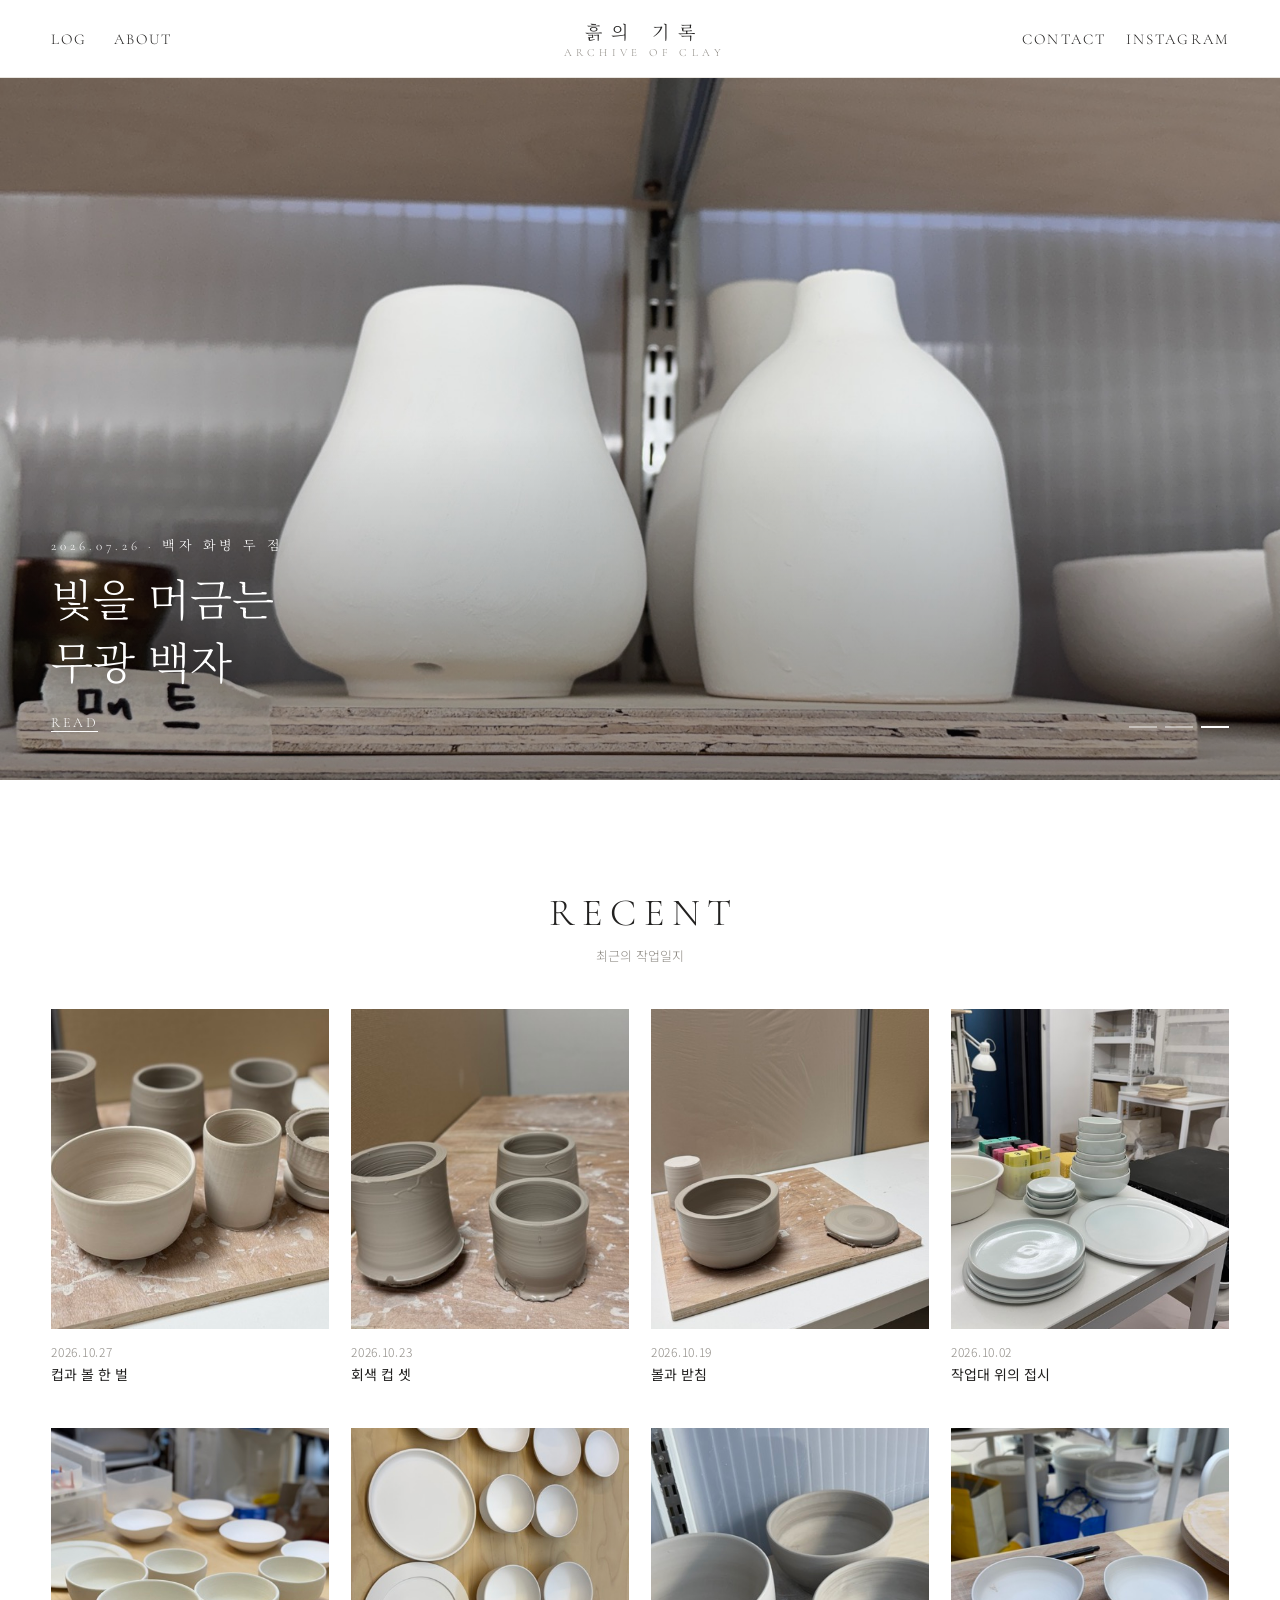
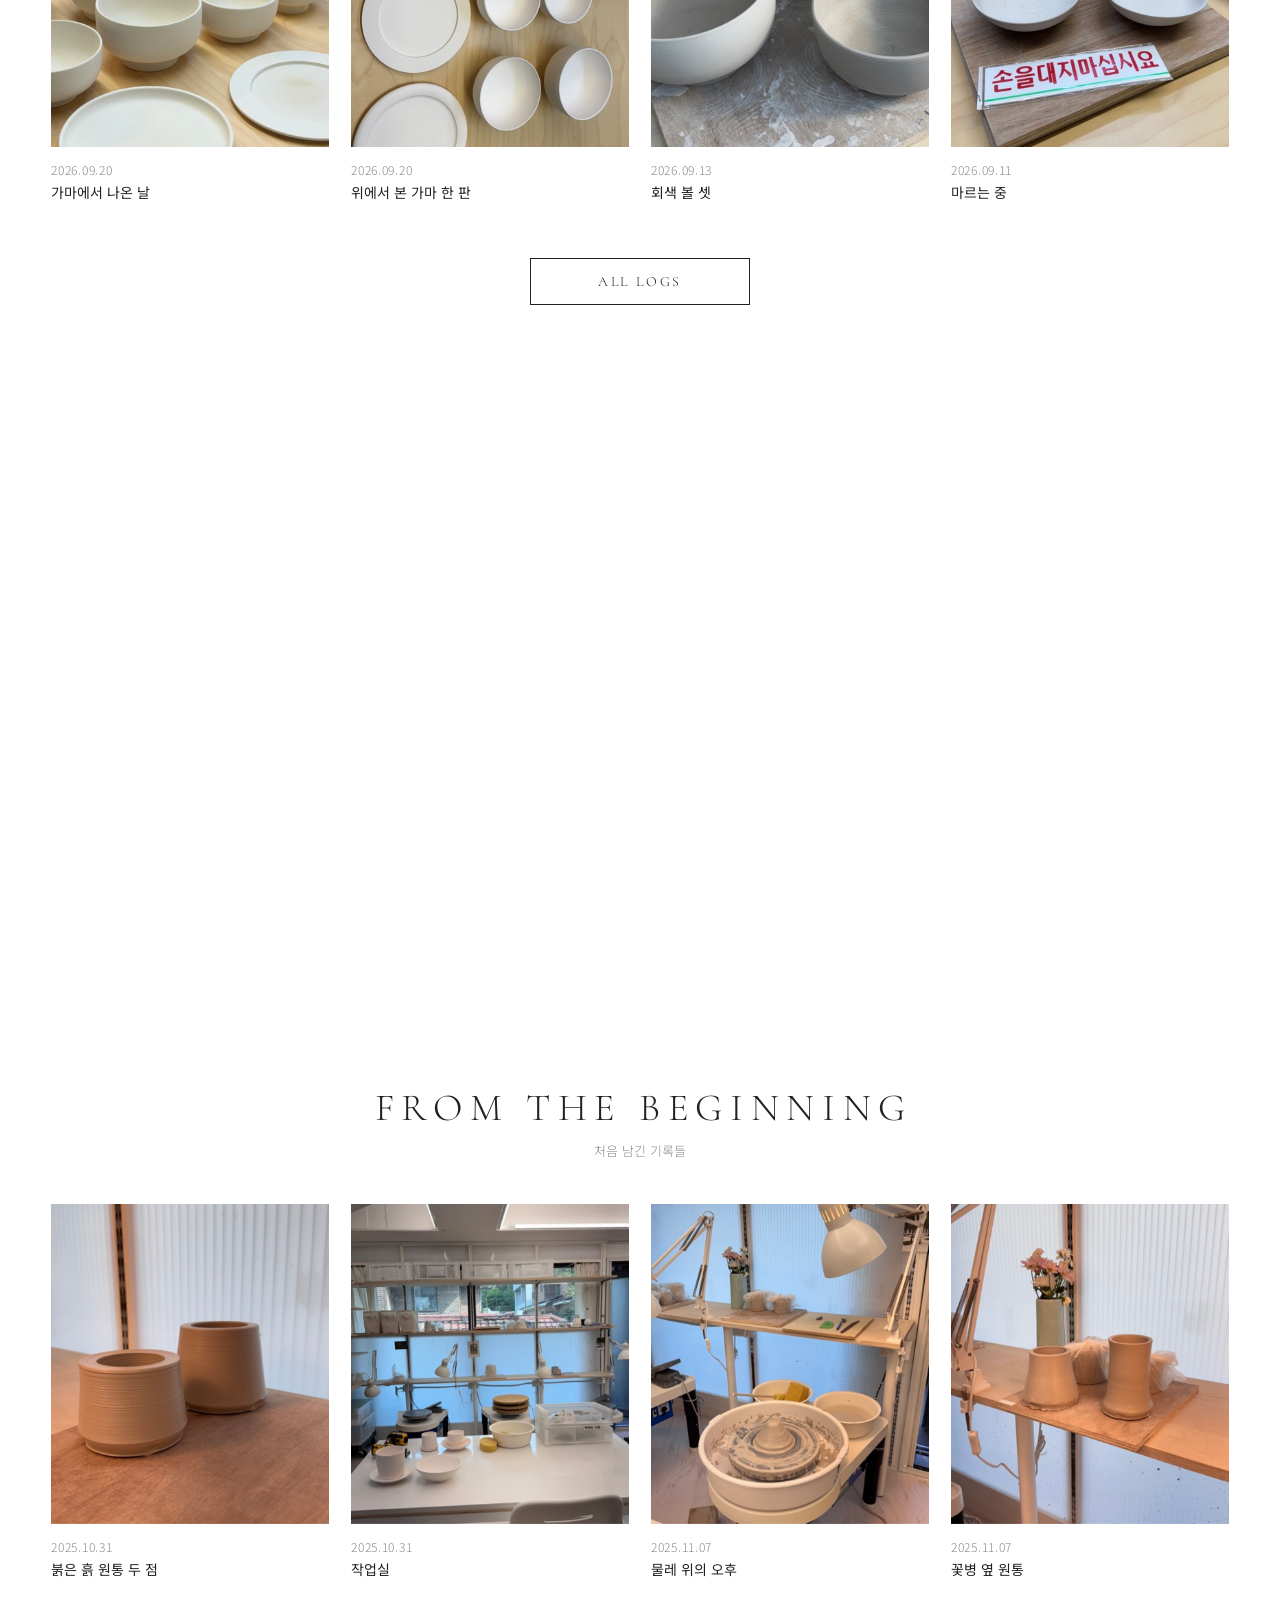
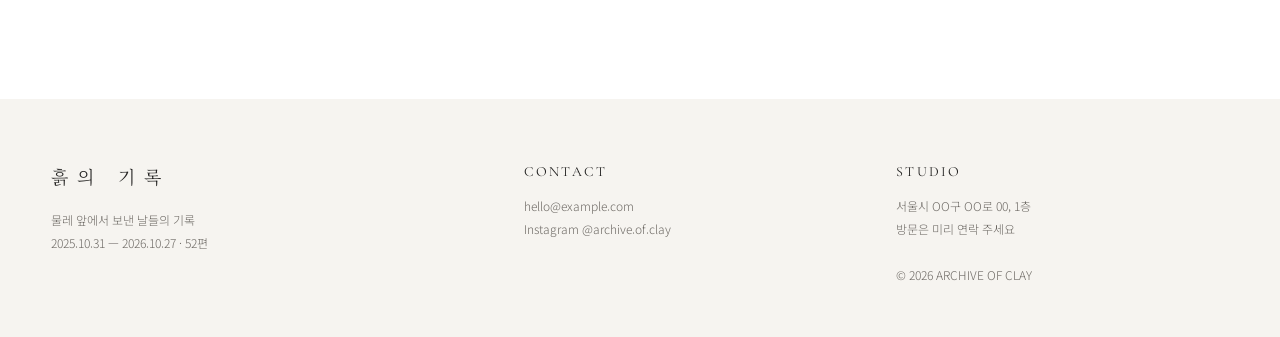
==== commit a4171e22: "작업일지 형식으로 전환: 원본 사진 52장, 흰 배경 사진 제거 Co-Authored-By: Claude Opus 5.5 <noreply@anthropic.com>" ====
--- a/index.html
+++ b/index.html
@@ -7,78 +7,64 @@
 <link rel="preconnect" href="https://fonts.gstatic.com" crossorigin>
 <link href="https://fonts.googleapis.com/css2?family=Noto+Serif+KR:wght@300;400&family=Noto+Sans+KR:wght@300;400;500&family=Cormorant+Garamond:ital,wght@0,300;0,400;1,300&display=swap" rel="stylesheet">
 <link rel="stylesheet" href="assets/style.css">
-<title>흙의 기록 — 손으로 빚은 그릇</title>
-<meta name="description" content="물레로 빚어 두 번 구운 그릇과 작업실의 기록, 흙의 기록">
+<title>흙의 기록 — 물레 앞에서 보낸 날들</title>
+<meta name="description" content="물레로 빚고 두 번 구운 그릇, 1년의 작업일지">
 </head>
 <body data-page="home">
 <main>
   <div class="hero" id="hero">
-    <figure class="on"><img src="img/l/0666.jpg" alt="테라코타 밥공기 세 점" style="object-position:50% 60%"></figure>
-    <figure><img src="img/l/7756.jpg" alt="청백 찻잔"></figure>
-    <figure><img src="img/l/0159.jpg" alt="백자 화병" style="object-position:50% 40%"></figure>
+    <figure class="on"><img src="img/l/0665.jpg" alt="" style="object-position:50% 60%"></figure>
+    <figure><img src="img/l/7756.jpg" alt=""></figure>
+    <figure><img src="img/l/0159.jpg" alt="" style="object-position:50% 40%"></figure>
     <div class="cap">
       <p id="heroSub"></p>
       <h1 id="heroTxt"></h1>
-      <a id="heroLink" href="works.html">VIEW WORK</a>
+      <a id="heroLink" href="log.html">READ</a>
     </div>
     <div class="dots" id="dots"><button aria-label="1"></button><button aria-label="2"></button><button aria-label="3"></button></div>
   </div>
 
   <section>
-    <div class="sec-hd reveal"><h2>NEW WORKS</h2><p>이번 가마에서 막 나온 그릇</p></div>
-    <div class="grid" id="newGrid"></div>
-    <a class="more" href="works.html">ALL WORKS</a>
+    <div class="sec-hd reveal"><h2>RECENT</h2><p>최근의 작업일지</p></div>
+    <div class="grid" id="recent"></div>
+    <a class="more" href="log.html">ALL LOGS</a>
   </section>
 
   <section class="band reveal">
-    <div class="ph"><img src="img/l/1725.jpg" alt="작업실 선반" loading="lazy"></div>
+    <div class="ph"><img src="img/l/1725.jpg" alt="작업대 위의 접시" loading="lazy"></div>
     <div class="txt">
       <p class="en">ABOUT</p>
       <h2>흙을 고르고, 물레를 차고,<br>굽을 깎아 두 번 굽습니다</h2>
-      <p class="body">한 점의 그릇이 나오기까지 꼬박 3주가 걸립니다. 서두르지 않고, 손이 기억하는 만큼만 만듭니다. 같은 이름의 그릇이라도 조금씩 다른 것은 그 때문입니다.</p>
+      <p class="body" id="aboutTxt"></p>
       <a class="link" href="about.html">MORE</a>
     </div>
   </section>
 
   <section>
-    <div class="sec-hd reveal"><h2>SELECTED</h2><p>오래 곁에 두고 싶은 작품</p></div>
-    <div class="grid" id="selGrid"></div>
-  </section>
-
-  <section>
-    <div class="sec-hd reveal"><h2>ARCHIVE</h2><p>작업실에서 남긴 기록</p></div>
-    <div class="journal row" id="jGrid"></div>
-    <a class="more" href="archive.html">ALL STORIES</a>
-  </section>
-
-  <section>
-    <div class="sec-hd reveal"><h2>@ARCHIVE.OF.CLAY</h2></div>
-    <div class="insta" id="insta"></div>
+    <div class="sec-hd reveal"><h2>FROM THE BEGINNING</h2><p>처음 남긴 기록들</p></div>
+    <div class="grid" id="first"></div>
   </section>
 </main>
 
 <script src="assets/data.js"></script>
 <script src="assets/common.js"></script>
 <script>
-const byId = ids => ids.map(findW);
-document.getElementById('newGrid').innerHTML = WORKS.filter(w => w.tag === 'NEW').concat(byId(['cylinder-cup', 'pedestal-bowl'])).map(card).join('');
-document.getElementById('selGrid').innerHTML = byId(['white-vase', 'rim-plate-set', 'gray-soup-bowl', 'terracotta-pot']).map(card).join('');
-document.getElementById('jGrid').innerHTML = JOURNAL.slice(0, 3).map(j => `<a class="reveal" href="journal.html?id=${j.id}"><div class="ph"><img src="${S(j.cover)}" alt="" loading="lazy"></div><p class="no">No. ${j.id}</p><h3>${j.title}</h3><p>${j.excerpt}</p></a>`).join('');
-document.getElementById('insta').innerHTML = ['0543', '2101', '8276', '4764', '5319', '6218'].map(i => `<a href="https://instagram.com/${SITE.insta}" target="_blank" rel="noopener"><img src="${S(i)}" alt="" loading="lazy"></a>`).join('');
+document.getElementById('recent').innerHTML = NEWEST.slice(0, 8).map(card).join('');
+document.getElementById('first').innerHTML = LOG.slice(0, 4).map(card).join('');
+document.getElementById('aboutTxt').textContent = `${dot(LOG[0].d)}부터 물레 앞에서 보낸 날들을 사진 한 장과 짧은 글로 남겼습니다. 지금까지 ${LOG.length}편. 같은 이름의 그릇이라도 조금씩 다른 것은, 손이 기억하는 만큼만 만들기 때문입니다.`;
 
-// 표지 슬라이드
 const slides = [
-  ['NEW WORK · WINTER 2026', '손끝에서 시작해<br>식탁에서 완성되는 그릇', 'terracotta-rice-bowl'],
-  ['NEW WORK · PALE CELADON', '겨울 신작,<br>청백 찻잔', 'celadon-teacup'],
-  ['SELECTED · VASE', '빈 자리에 놓아도<br>충분한 화병', 'white-vase'],
-];
+  ['0665', '손끝에서 시작해<br>식탁에서 완성되는 그릇'],
+  ['7756', '푸른 기가 살짝 도는<br>청백 찻잔'],
+  ['0159', '빛을 머금는<br>무광 백자'],
+].map(([id, h]) => { const e = LOG.find(x => x.id === id); return [`${dot(e.d)} · ${e.t}`, h, id]; });
 const figs = document.querySelectorAll('#hero figure'), dots = document.querySelectorAll('#dots button');
 let cur = 0, timer;
 const go = i => {
   cur = i;
   figs.forEach((f, k) => f.classList.toggle('on', k === i));
   dots.forEach((d, k) => d.classList.toggle('on', k === i));
-  heroSub.textContent = slides[i][0]; heroTxt.innerHTML = slides[i][1]; heroLink.href = 'work.html?id=' + slides[i][2];
+  heroSub.textContent = slides[i][0]; heroTxt.innerHTML = slides[i][1]; heroLink.href = 'entry.html?id=' + slides[i][2];
 };
 const run = () => { clearInterval(timer); timer = setInterval(() => go((cur + 1) % figs.length), 5500); };
 dots.forEach((d, k) => d.onclick = () => { go(k); run(); });
--- a/assets/style.css
+++ b/assets/style.css
@@ -202,3 +202,38 @@
   .steps { grid-template-columns: 1fr; }
   .article figure { margin: 36px 0; }
 }
+
+/* 작업일지 */
+.item .date, .log-list .date, .one .date { letter-spacing: .06em; color: var(--muted); font-size: 12px; }
+.item .date { margin-top: 14px; }
+.item h3 { margin-top: 4px; }
+.log-bar { display: flex; justify-content: space-between; gap: 12px; flex-wrap: wrap; max-width: 1080px; margin: 0 auto 28px; padding: 0 var(--pad); }
+.seg { display: inline-flex; border: 1px solid var(--line); }
+.seg button { padding: 8px 16px; font-size: 12px; color: var(--muted); }
+.seg button.on { background: var(--ink); color: #fff; }
+.log-list { max-width: 1080px; margin: 0 auto; padding: 0 var(--pad); }
+.log-list .month { font-family: var(--latin); font-weight: 300; font-size: 34px; letter-spacing: .1em; padding: 56px 0 16px; border-bottom: 1px solid var(--ink); position: sticky; top: 68px; background: rgba(255,255,255,.96); z-index: 5; }
+.entry { display: grid; grid-template-columns: 1.3fr 1fr; gap: clamp(20px, 4vw, 56px); padding: 36px 0; border-bottom: 1px solid var(--line); align-items: center; }
+.entry .ph { display: block; aspect-ratio: 4 / 3; overflow: hidden; background: var(--soft); }
+.entry .ph img { transition: transform .8s; }
+.entry .ph:hover img { transform: scale(1.03); }
+.entry h3 { font-family: var(--serif); font-weight: 400; font-size: 21px; margin-top: 8px; }
+.entry .note { font-family: var(--serif); font-size: 15px; line-height: 2; color: #4a4744; margin-top: 14px; }
+.log-grid { display: grid; grid-template-columns: repeat(4, 1fr); gap: 6px; padding: 0 var(--pad); }
+.log-grid a { position: relative; aspect-ratio: 1; overflow: hidden; display: block; }
+.log-grid span { position: absolute; inset: auto 0 0 0; padding: 28px 12px 10px; color: #fff; font-family: var(--latin); font-size: 12px; letter-spacing: .1em; background: linear-gradient(to top, rgba(0,0,0,.5), transparent); opacity: 0; transition: opacity .3s; }
+.log-grid span b { display: block; font: 400 14px var(--serif); letter-spacing: 0; margin-top: 2px; }
+.log-grid a:hover span { opacity: 1; }
+.one { max-width: 900px; margin: 0 auto; padding: 56px var(--pad) 0; text-align: center; }
+.one .no { font-family: var(--latin); font-style: italic; color: var(--muted); font-size: 15px; }
+.one h1 { font-family: var(--serif); font-weight: 300; font-size: clamp(26px, 3vw, 38px); margin-top: 10px; }
+.one .date { margin-top: 10px; }
+.one figure { margin-top: 40px; }
+.one figure img { height: auto; max-height: 82vh; width: auto; max-width: 100%; margin: 0 auto; }
+.one .note { font-family: var(--serif); font-size: 17px; line-height: 2.1; color: #3f3c39; margin: 36px auto 0; max-width: 620px; }
+@media (max-width: 720px) {
+  .entry { grid-template-columns: 1fr; padding: 24px 0; }
+  .log-list .month { top: 56px; font-size: 26px; padding-top: 40px; }
+  .log-grid { grid-template-columns: repeat(2, 1fr); gap: 4px; }
+  .log-grid span { opacity: 1; padding-top: 20px; }
+}
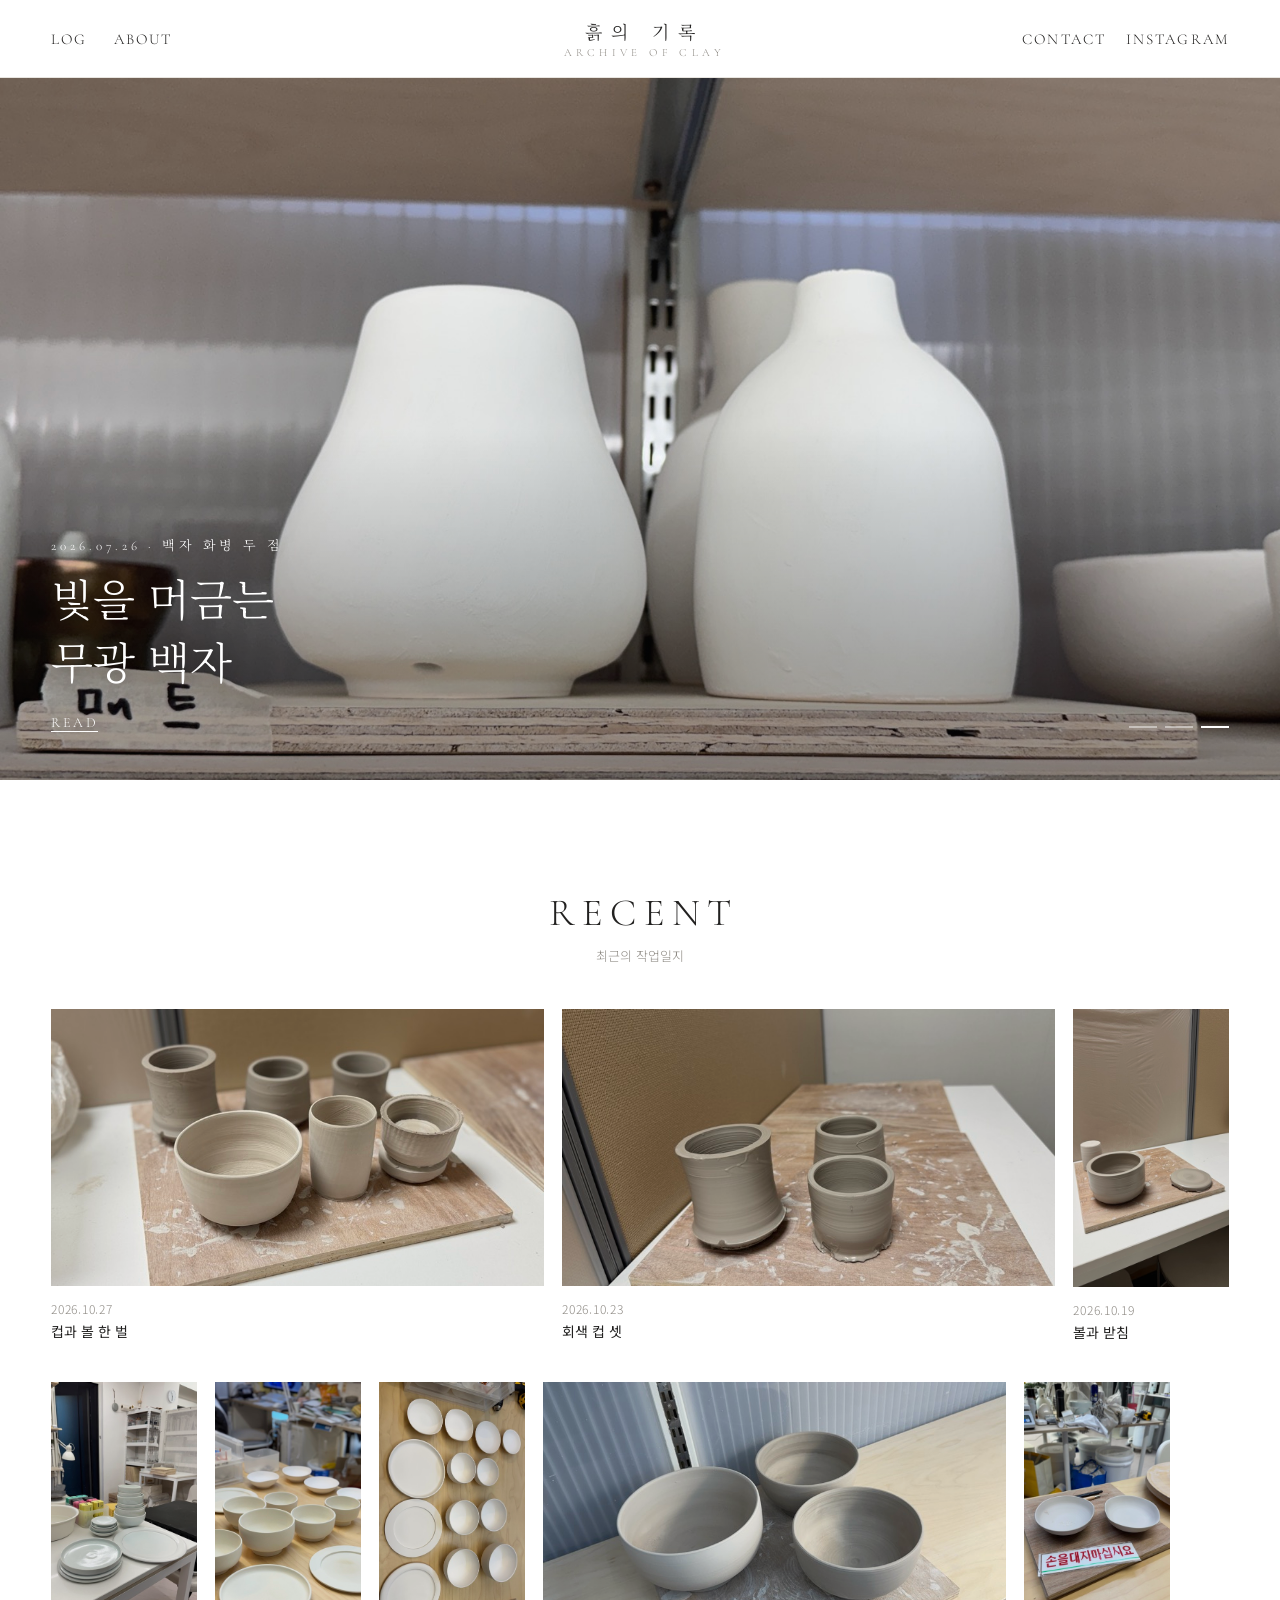
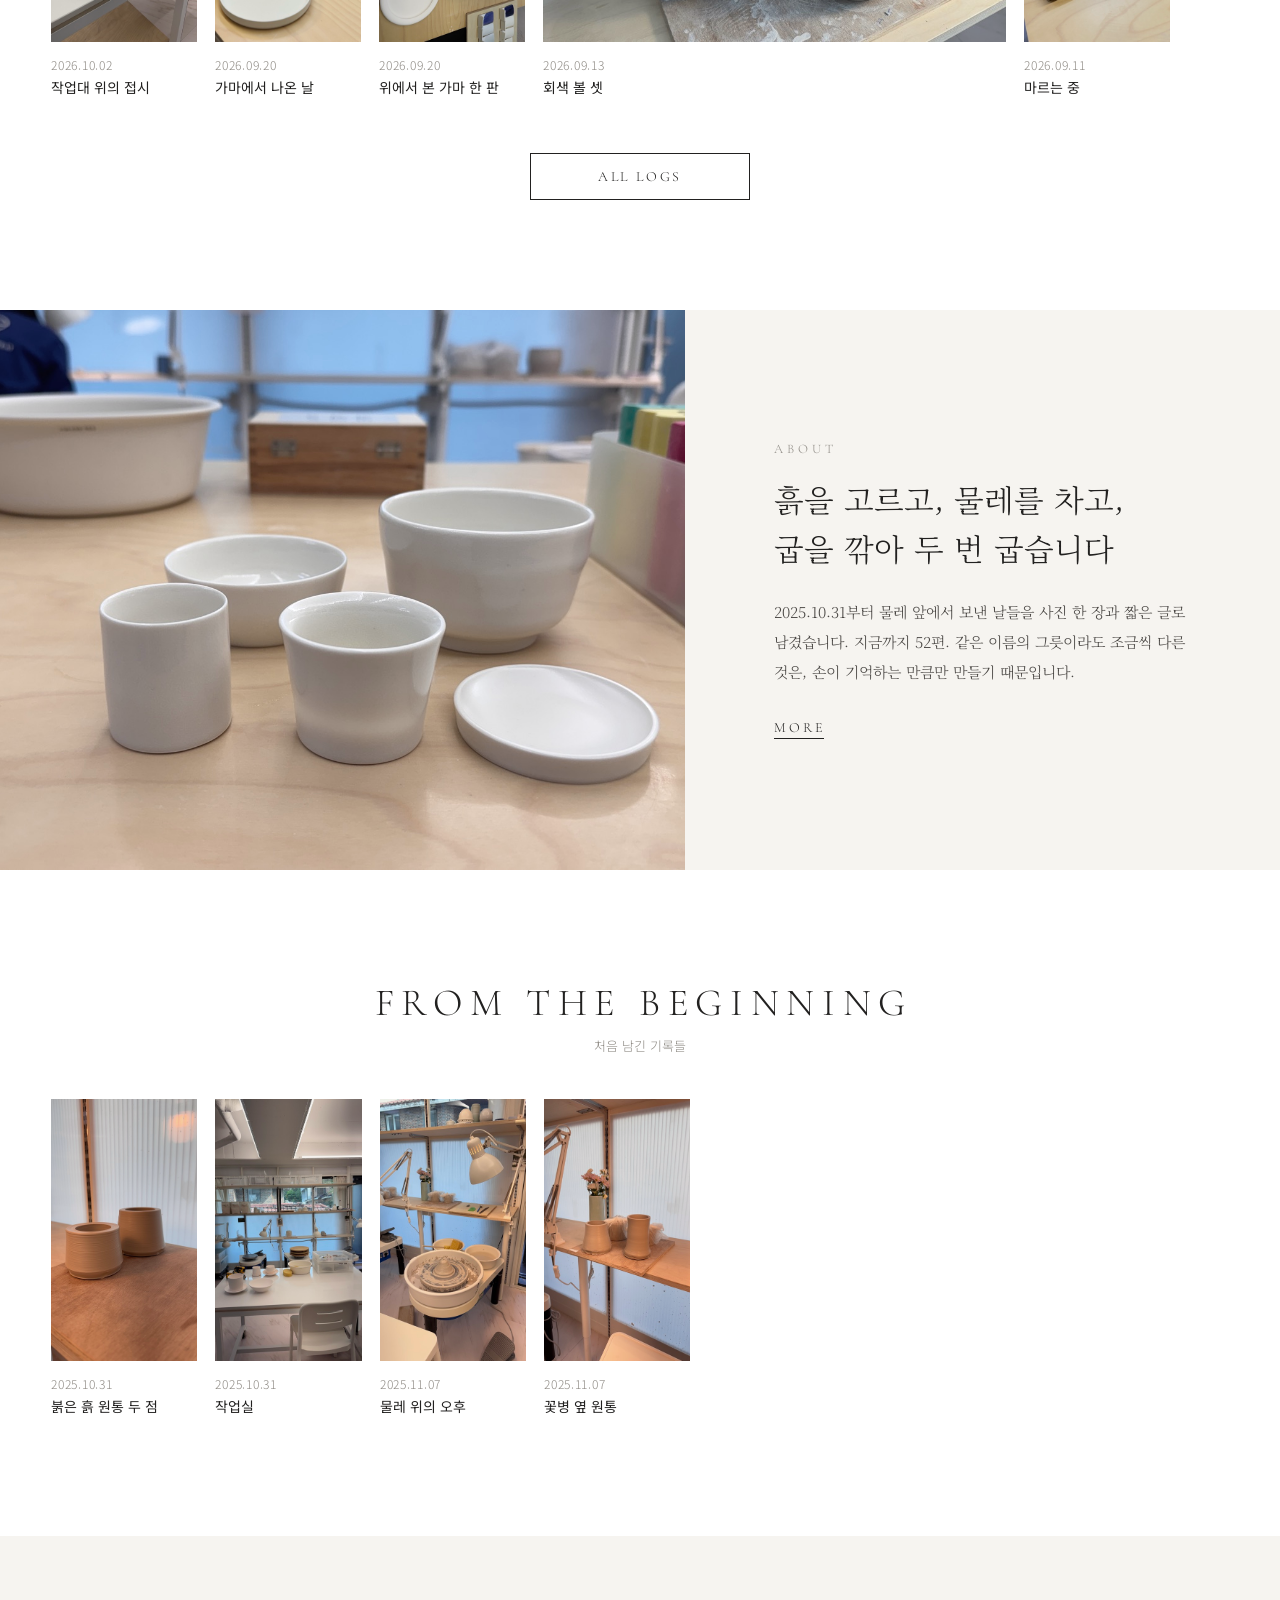
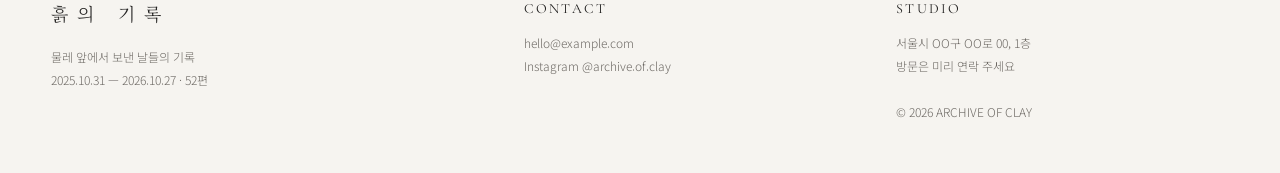
==== commit 5aabae5c: "세로 사진이 잘리지 않게 비율대로 배치 Co-Authored-By: Claude Opus 5.5 <noreply@anthropic.com>" ====
--- a/index.html
+++ b/index.html
@@ -31,7 +31,7 @@
   </section>
 
   <section class="band reveal">
-    <div class="ph"><img src="img/l/1725.jpg" alt="작업대 위의 접시" loading="lazy"></div>
+    <div class="ph"><img src="img/l/6518.jpg" alt="컵과 접시 한 벌" loading="lazy"></div>
     <div class="txt">
       <p class="en">ABOUT</p>
       <h2>흙을 고르고, 물레를 차고,<br>굽을 깎아 두 번 굽습니다</h2>
--- a/assets/style.css
+++ b/assets/style.css
@@ -72,9 +72,10 @@
 .tabs a { font-family: var(--latin); font-size: 15px; letter-spacing: .14em; color: var(--muted); padding: 4px 0; border-bottom: 1px solid transparent; }
 .tabs a span { font-family: var(--sans); font-size: 11px; letter-spacing: 0; margin-left: 4px; }
 .tabs a.on { color: var(--ink); border-color: var(--ink); }
-.grid { display: grid; grid-template-columns: repeat(4, 1fr); gap: 44px 22px; }
+.grid { display: flex; flex-wrap: wrap; gap: 40px 18px; }
+.grid::after { content: ""; flex: 999 1 0; }
 .item { display: block; }
-.item .ph { position: relative; aspect-ratio: 1 / 1.15; overflow: hidden; background: #fff; }
+.item .ph { position: relative; overflow: hidden; background: var(--soft); }
 .item .ph img:first-child, .pd-main img, .pd-thumbs img { filter: none; mix-blend-mode: multiply; }
 .item .ph img { transition: transform .8s ease, opacity .5s; }
 .item .ph img + img { position: absolute; inset: 0; opacity: 0; }
@@ -122,12 +123,13 @@
 .about-lead h2 { font-family: var(--serif); font-weight: 300; font-size: clamp(24px, 2.6vw, 34px); line-height: 1.7; }
 .about-lead p { font-family: var(--serif); font-size: 15px; line-height: 2.1; color: #4a4744; margin-top: 28px; }
 .steps { display: grid; grid-template-columns: repeat(4, 1fr); gap: 22px; }
-.steps .ph { aspect-ratio: 3 / 4; overflow: hidden; }
+.steps .ph { aspect-ratio: 16 / 9; overflow: hidden; }
 .steps .no { font-family: var(--latin); font-style: italic; color: var(--muted); margin-top: 16px; font-size: 15px; }
 .steps h3 { font-family: var(--serif); font-weight: 400; font-size: 17px; margin-top: 4px; }
 .steps p { font-size: 13px; line-height: 1.8; color: #5a5752; margin-top: 8px; }
 .visit { display: grid; grid-template-columns: 1fr 1fr; gap: 48px; align-items: center; }
-.visit .ph { aspect-ratio: 4 / 3; overflow: hidden; }
+.visit .ph { overflow: hidden; }
+.visit .ph img { height: auto; max-height: 80vh; width: auto; max-width: 100%; margin: 0 auto; }
 .visit dl div { display: grid; grid-template-columns: 90px 1fr; padding: 14px 0; border-bottom: 1px solid var(--line); font-size: 13px; line-height: 1.7; }
 .visit dl div:first-child { border-top: 1px solid var(--ink); }
 .visit dt { color: var(--muted); }
@@ -173,7 +175,7 @@
 .reveal.in { opacity: 1; transform: none; }
 
 @media (max-width: 960px) {
-  .grid { grid-template-columns: repeat(2, 1fr); gap: 32px 12px; }
+  .grid { gap: 28px 10px; }
   .band, .visit { grid-template-columns: 1fr; }
   .journal { grid-template-columns: 1fr; }
   .band .ph { min-height: 360px; }
@@ -207,20 +209,24 @@
 .item .date, .log-list .date, .one .date { letter-spacing: .06em; color: var(--muted); font-size: 12px; }
 .item .date { margin-top: 14px; }
 .item h3 { margin-top: 4px; }
-.log-bar { display: flex; justify-content: space-between; gap: 12px; flex-wrap: wrap; max-width: 1080px; margin: 0 auto 28px; padding: 0 var(--pad); }
+.log-bar { display: flex; justify-content: space-between; gap: 12px; flex-wrap: wrap; max-width: 1180px; margin: 0 auto 28px; padding: 0 var(--pad); }
 .seg { display: inline-flex; border: 1px solid var(--line); }
 .seg button { padding: 8px 16px; font-size: 12px; color: var(--muted); }
 .seg button.on { background: var(--ink); color: #fff; }
-.log-list { max-width: 1080px; margin: 0 auto; padding: 0 var(--pad); }
+.log-list { max-width: 1180px; margin: 0 auto; padding: 0 var(--pad); }
 .log-list .month { font-family: var(--latin); font-weight: 300; font-size: 34px; letter-spacing: .1em; padding: 56px 0 16px; border-bottom: 1px solid var(--ink); position: sticky; top: 68px; background: rgba(255,255,255,.96); z-index: 5; }
 .entry { display: grid; grid-template-columns: 1.3fr 1fr; gap: clamp(20px, 4vw, 56px); padding: 36px 0; border-bottom: 1px solid var(--line); align-items: center; }
-.entry .ph { display: block; aspect-ratio: 4 / 3; overflow: hidden; background: var(--soft); }
+.entry .ph { display: block; overflow: hidden; background: var(--soft); }
+.entry .ph img { height: auto; }
+.entry.tall { grid-template-columns: minmax(0, .7fr) 1fr; }
+.entry.tall .ph { max-width: 440px; }
 .entry .ph img { transition: transform .8s; }
 .entry .ph:hover img { transform: scale(1.03); }
 .entry h3 { font-family: var(--serif); font-weight: 400; font-size: 21px; margin-top: 8px; }
 .entry .note { font-family: var(--serif); font-size: 15px; line-height: 2; color: #4a4744; margin-top: 14px; }
-.log-grid { display: grid; grid-template-columns: repeat(4, 1fr); gap: 6px; padding: 0 var(--pad); }
-.log-grid a { position: relative; aspect-ratio: 1; overflow: hidden; display: block; }
+.log-grid { display: flex; flex-wrap: wrap; gap: 6px; max-width: 1180px; margin: 0 auto; padding: 0 var(--pad); }
+.log-grid::after { content: ""; flex: 999 1 0; }
+.log-grid a { position: relative; overflow: hidden; display: block; }
 .log-grid span { position: absolute; inset: auto 0 0 0; padding: 28px 12px 10px; color: #fff; font-family: var(--latin); font-size: 12px; letter-spacing: .1em; background: linear-gradient(to top, rgba(0,0,0,.5), transparent); opacity: 0; transition: opacity .3s; }
 .log-grid span b { display: block; font: 400 14px var(--serif); letter-spacing: 0; margin-top: 2px; }
 .log-grid a:hover span { opacity: 1; }
@@ -234,6 +240,10 @@
 @media (max-width: 720px) {
   .entry { grid-template-columns: 1fr; padding: 24px 0; }
   .log-list .month { top: 56px; font-size: 26px; padding-top: 40px; }
-  .log-grid { grid-template-columns: repeat(2, 1fr); gap: 4px; }
+  .log-grid { gap: 4px; }
+  .log-grid a { flex-basis: 0 !important; min-width: 40%; }
+  .entry.tall { grid-template-columns: 1fr; }
+  .entry.tall .ph { max-width: none; }
+  .grid .item { min-width: 40%; }
   .log-grid span { opacity: 1; padding-top: 20px; }
 }
